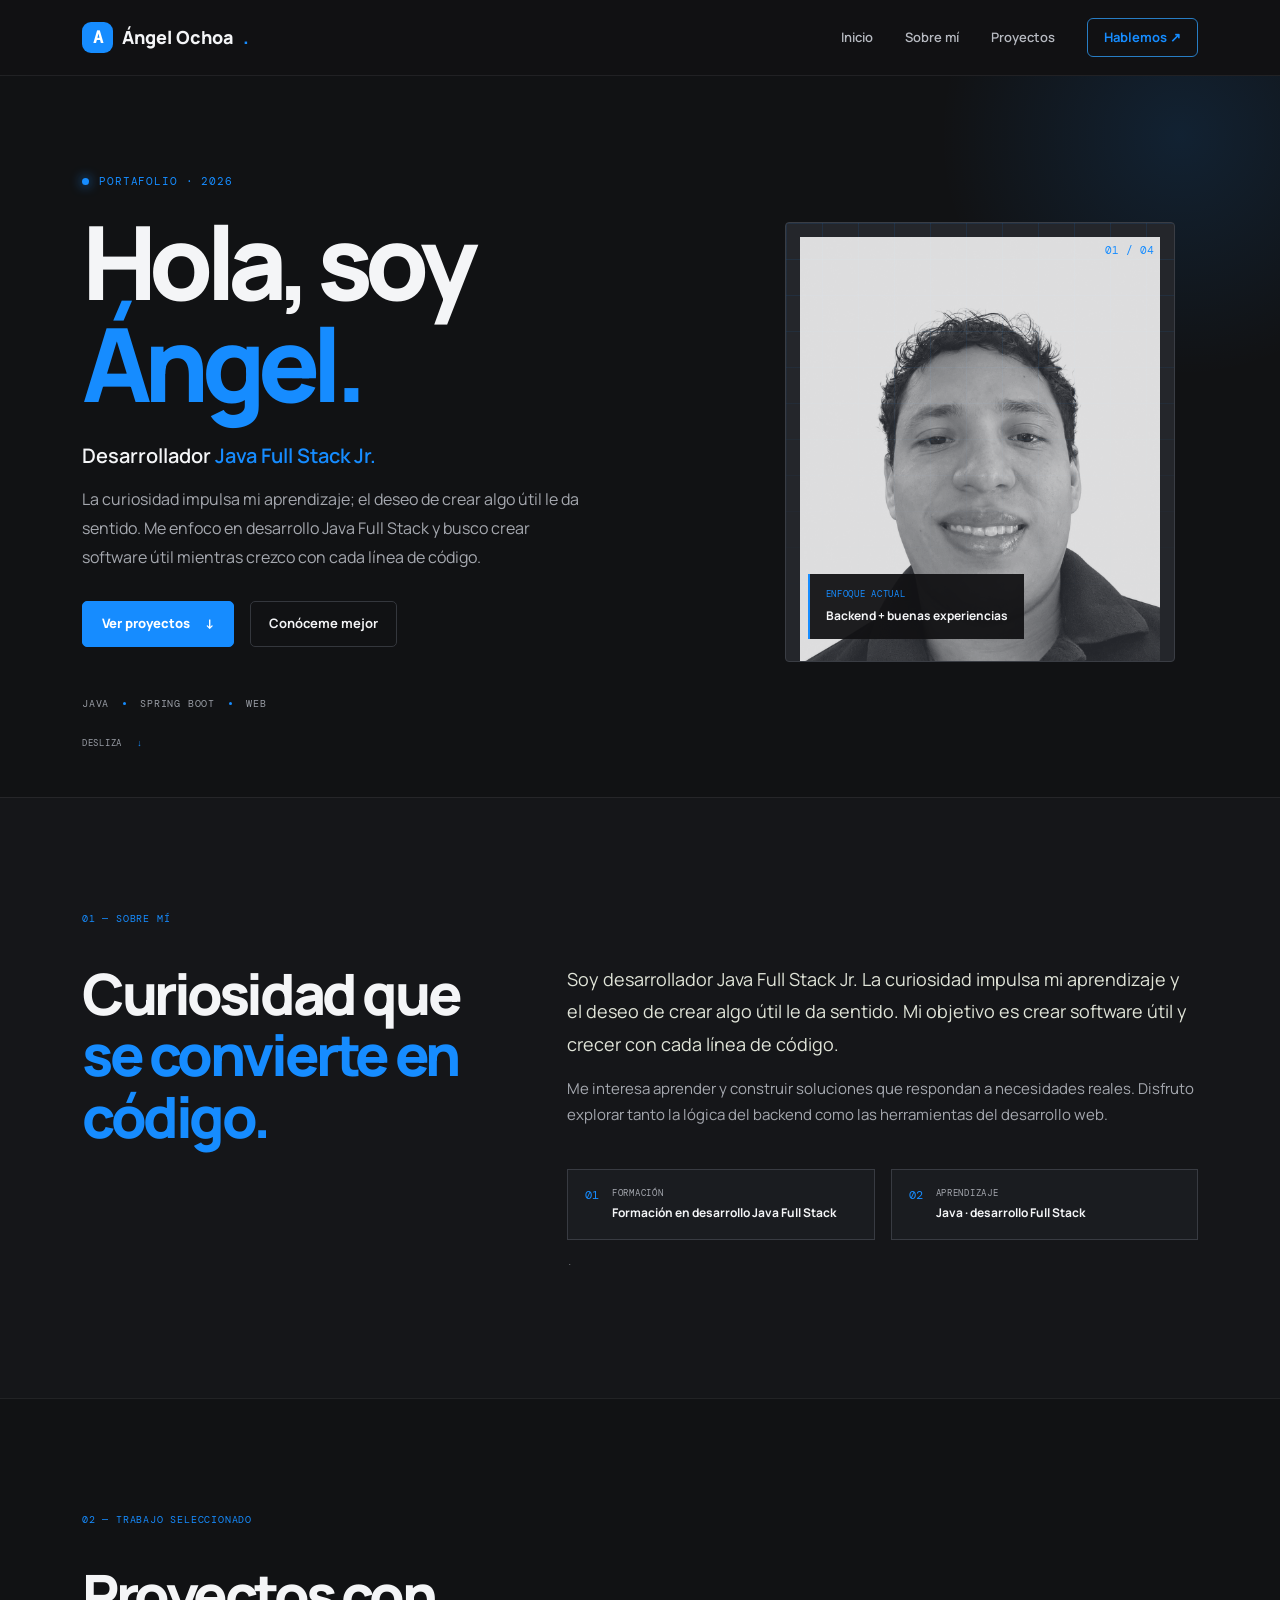
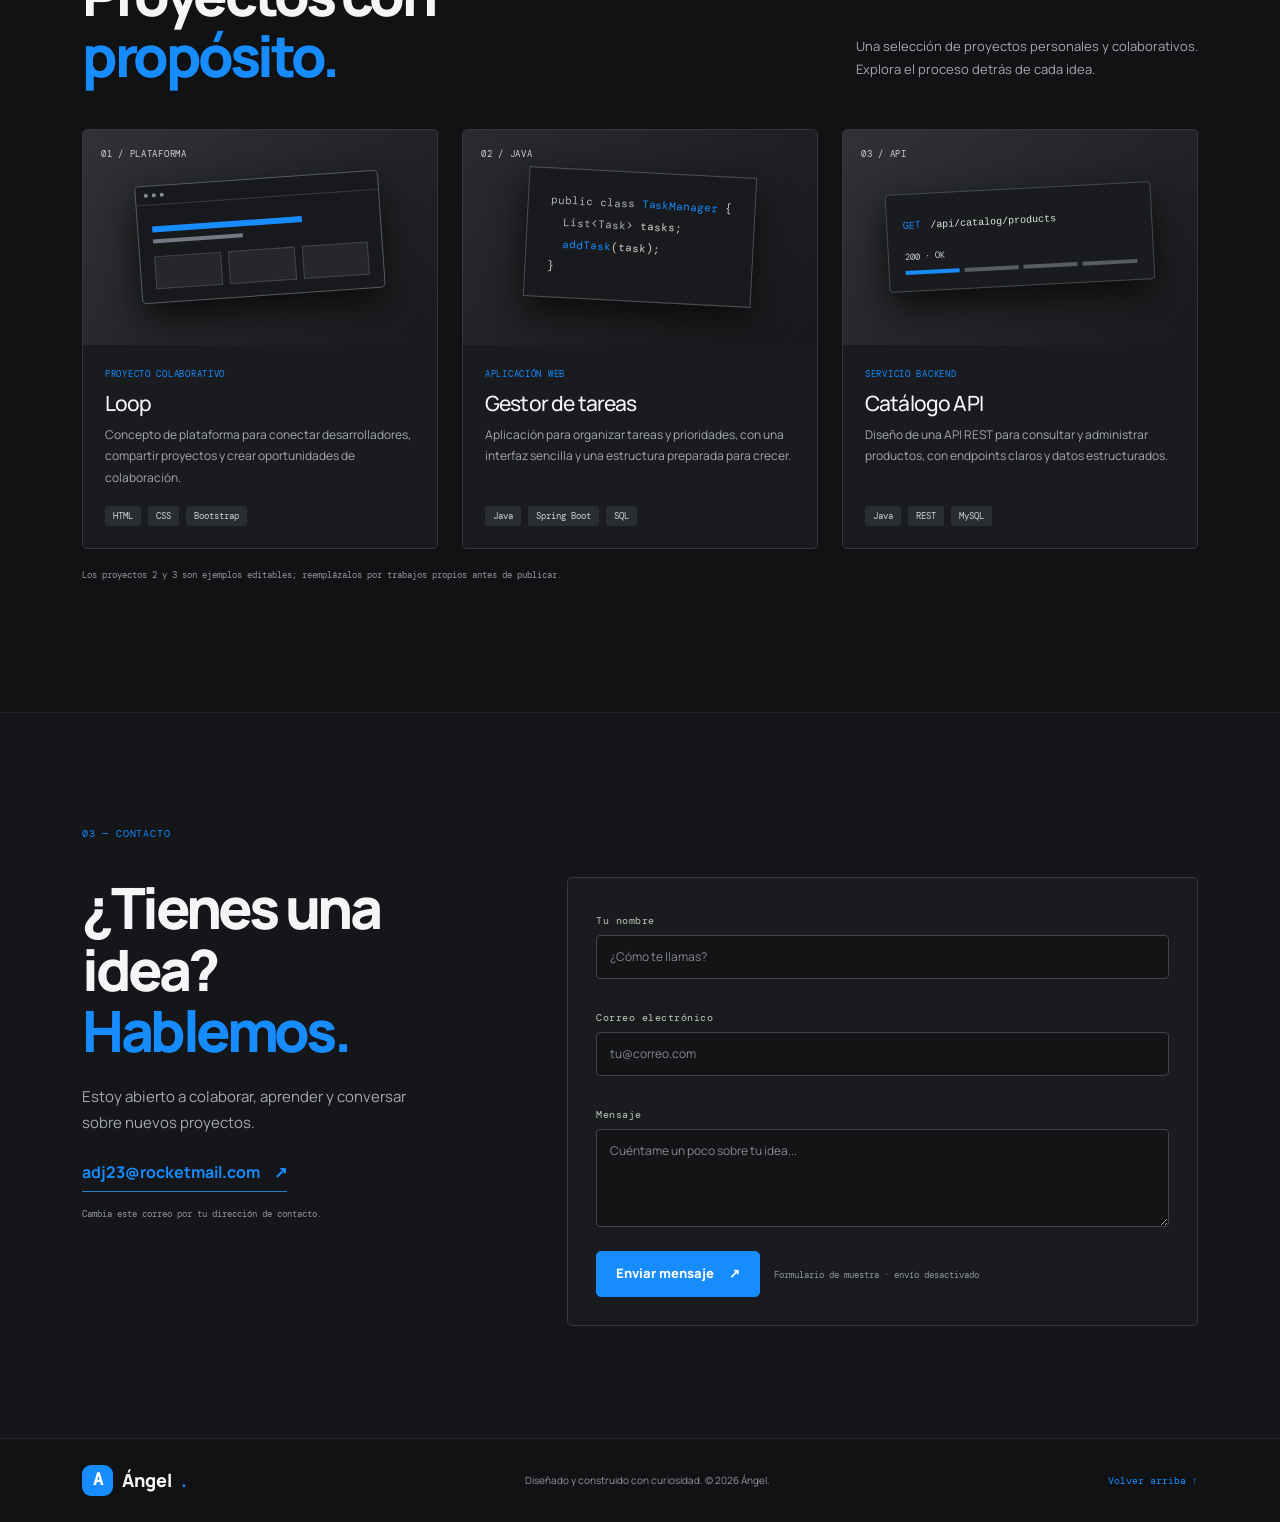
==== index.html @ b1a70cb0 "Agrega primera parte de Portfolio" ====
<!doctype html>
<!-- Documento principal del portafolio. -->
<html lang="es">
<head>
  <!-- Metadatos para idioma, vista móvil, descripción y título de la pestaña. -->
  <meta charset="utf-8">
  <meta name="viewport" content="width=device-width, initial-scale=1">
  <meta name="theme-color" content="#10130f">
  <meta name="description" content="Portafolio de Ángel Ochoa, desarrollador Java Full Stack Jr.">
  <title>Ángel Ochoa | Desarrollador Java Full Stack Jr.</title>
  <!-- Tipografías externas, Bootstrap y estilos propios del portafolio. -->
  <link rel="preconnect" href="https://fonts.googleapis.com">
  <link rel="preconnect" href="https://fonts.gstatic.com" crossorigin>
  <link href="https://fonts.googleapis.com/css2?family=DM+Mono:wght@400;500&family=Manrope:wght@400;500;600;700;800&display=swap" rel="stylesheet">
  <link href="https://cdn.jsdelivr.net/npm/bootstrap@5.3.8/dist/css/bootstrap.min.css" rel="stylesheet" integrity="sha384-sRIl4kxILFvY47J16cr9ZwB07vP4J8+LH7qKQnuqkuIAvNWLzeN8tE5YBujZqJLB" crossorigin="anonymous">
  <link rel="stylesheet" href="./CSS/portfolio.css">
</head>
<body>
  <!-- Navegación: marca, enlaces a secciones y menú colapsable en móvil. -->
  <nav class="navbar navbar-expand-lg navbar-dark site-nav sticky-top" aria-label="Navegación principal">
    <div class="container">
      <a class="navbar-brand" href="#inicio"><span class="brand-mark">A</span> Ángel Ochoa<span class="brand-dot">.</span></a>
      <button class="navbar-toggler" type="button" data-bs-toggle="collapse" data-bs-target="#portfolioNav" aria-controls="portfolioNav" aria-expanded="false" aria-label="Abrir menú"><span class="navbar-toggler-icon"></span></button>
      <div class="collapse navbar-collapse" id="portfolioNav">
        <div class="navbar-nav ms-auto align-items-lg-center gap-lg-3">
          <a class="nav-link" href="#inicio">Inicio</a><a class="nav-link" href="#sobre-mi">Sobre mí</a><a class="nav-link" href="#proyectos">Proyectos</a>
          <a class="btn btn-nav ms-lg-2" href="#contacto">Hablemos <span aria-hidden="true">↗</span></a>
        </div>
      </div>
    </div>
  </nav>

  <!-- Contenido principal del portafolio. -->
  <main>
    <!-- Inicio / hero: presentación, rol, introducción y retrato. -->
    <section class="hero-section" id="inicio">
      <div class="container hero-inner">
        <div class="row align-items-center g-5">
          <div class="col-lg-7">
            <p class="eyebrow"><span class="availability-dot"></span> PORTAFOLIO · 2026</p>
            <h1>Hola, soy<br><span class="accent-text">Ángel.</span></h1>
            <p class="hero-role">Desarrollador <span>Java Full Stack Jr.</span></p>
            <p class="hero-copy">La curiosidad impulsa mi aprendizaje; el deseo de crear algo útil le da sentido. Me enfoco en desarrollo Java Full Stack y busco crear software útil mientras crezco con cada línea de código.</p>
            <div class="d-flex flex-wrap gap-3 hero-actions"><a class="btn btn-accent" href="#proyectos">Ver proyectos <span aria-hidden="true">↓</span></a><a class="btn btn-quiet" href="#sobre-mi">Conóceme mejor</a></div>
            <div class="hero-meta"><span>JAVA</span><i></i><span>SPRING BOOT</span><i></i><span>WEB</span></div>
          </div>
          <div class="col-lg-5">
            <div class="portrait-frame">
              <div class="portrait-grid" aria-hidden="true"></div>
              <img src="./images/nosotros/angel.png" alt="Retrato de Ángel Ochoa" class="portrait-img">
              <div class="portrait-caption"><span class="caption-label">ENFOQUE ACTUAL</span><strong>Backend + buenas experiencias</strong></div>
              <span class="portrait-index">01 / 04</span>
            </div>
          </div>
        </div>
        <a href="#sobre-mi" class="scroll-cue" aria-label="Desplazarse a Sobre mí">DESLIZA <span>↓</span></a>
      </div>
    </section>

    <!-- Sobre mí: perfil, formación y áreas de aprendizaje. -->
    <section class="section about-section" id="sobre-mi">
      <div class="container">
        <div class="section-kicker">01 — SOBRE MÍ</div>
        <div class="row g-5 align-items-start">
          <div class="col-lg-5"><h2>Curiosidad que<br><span class="accent-text">se convierte en código.</span></h2></div>
          <div class="col-lg-7 about-copy">
            <p class="lead-copy">Soy desarrollador Java Full Stack Jr. La curiosidad impulsa mi aprendizaje y el deseo de crear algo útil le da sentido. Mi objetivo es crear software útil y crecer con cada línea de código.</p>
            <p>Me interesa aprender y construir soluciones que respondan a necesidades reales. Disfruto explorar tanto la lógica del backend como las herramientas del desarrollo web.</p>
            <div class="row g-3 mt-4">
              <div class="col-sm-6"><div class="info-card"><span class="info-icon">01</span><div><small>FORMACIÓN</small><strong>Formación en desarrollo Java Full Stack</strong></div></div></div>
              <div class="col-sm-6"><div class="info-card"><span class="info-icon">02</span><div><small>APRENDIZAJE</small><strong>Java · desarrollo Full Stack</strong></div></div></div>
            </div>
            <p class="small-note">.</p>
          </div>
        </div>
      </div>
    </section>

    <!-- Proyectos: tarjetas en una cuadrícula adaptable a cada pantalla. -->
    <section class="section projects-section" id="proyectos">
      <div class="container">
        <div class="section-kicker">02 — TRABAJO SELECCIONADO</div>
        <div class="d-flex flex-wrap justify-content-between align-items-end section-heading-row"><div><h2>Proyectos con<br><span class="accent-text">propósito.</span></h2></div><p class="section-intro">Una selección de proyectos personales y colaborativos.<br>Explora el proceso detrás de cada idea.</p></div>
        <div class="row g-4 project-grid">
          <!-- Tarjeta 1: proyecto colaborativo Loop. -->
          <div class="col-md-6 col-lg-4"><article class="project-card h-100"><div class="project-visual visual-one"><span class="visual-label">01 / PLATAFORMA</span><div class="mock-window"><div class="mock-top"><b></b><b></b><b></b></div><div class="mock-content"><span class="mock-line wide"></span><span class="mock-line"></span><div class="mock-blocks"><i></i><i></i><i></i></div></div></div></div><div class="project-body"><div class="project-type">PROYECTO COLABORATIVO</div><h3>Loop</h3><p>Concepto de plataforma para conectar desarrolladores, compartir proyectos y crear oportunidades de colaboración.</p><div class="tech-list"><span>HTML</span><span>CSS</span><span>Bootstrap</span></div></div></article></div>
          <!-- Tarjeta 2: ejemplo de aplicación Java, editable. -->
          <div class="col-md-6 col-lg-4"><article class="project-card h-100"><div class="project-visual visual-two"><span class="visual-label">02 / JAVA</span><div class="code-card"><span class="code-purple">public class</span> <span class="code-green">TaskManager</span> {<br>&nbsp;&nbsp;<span class="code-purple">List&lt;Task&gt;</span> tasks;<br>&nbsp;&nbsp;<span class="code-green">addTask</span>(task);<br>}</div></div><div class="project-body"><div class="project-type">APLICACIÓN WEB</div><h3>Gestor de tareas</h3><p>Aplicación para organizar tareas y prioridades, con una interfaz sencilla y una estructura preparada para crecer.</p><div class="tech-list"><span>Java</span><span>Spring Boot</span><span>SQL</span></div></div></article></div>
          <!-- Tarjeta 3: ejemplo de API REST, editable. -->
          <div class="col-md-6 col-lg-4"><article class="project-card h-100"><div class="project-visual visual-three"><span class="visual-label">03 / API</span><div class="api-card"><span class="api-method">GET</span><code>/api/catalog/products</code><span class="api-status">200 · OK</span><div class="api-bars"><i></i><i></i><i></i><i></i></div></div></div><div class="project-body"><div class="project-type">SERVICIO BACKEND</div><h3>Catálogo API</h3><p>Diseño de una API REST para consultar y administrar productos, con endpoints claros y datos estructurados.</p><div class="tech-list"><span>Java</span><span>REST</span><span>MySQL</span></div></div></article></div>
        </div>
        <p class="small-note projects-note">Los proyectos 2 y 3 son ejemplos editables; reemplázalos por trabajos propios antes de publicar.</p>
      </div>
    </section>

    <!-- Contacto: datos de muestra y formulario visual sin envío configurado. -->
    <section class="section contact-section" id="contacto">
      <div class="container">
        <div class="section-kicker">03 — CONTACTO</div>
        <div class="row g-5">
          <div class="col-lg-5"><h2>¿Tienes una idea?<br><span class="accent-text">Hablemos.</span></h2><p class="contact-copy">Estoy abierto a colaborar, aprender y conversar sobre nuevos proyectos.</p><a class="email-link" href="mailto:hola@ejemplo.com">adj23@rocketmail.com <span aria-hidden="true">↗</span></a><p class="small-note">Cambia este correo por tu dirección de contacto.</p></div>
          <div class="col-lg-7"><form class="contact-form"><div class="mb-4"><label for="name" class="form-label">Tu nombre</label><input class="form-control" id="name" name="nombre" type="text" placeholder="¿Cómo te llamas?" required></div><div class="mb-4"><label for="email" class="form-label">Correo electrónico</label><input class="form-control" id="email" name="correo" type="email" placeholder="tu@correo.com" required></div><div class="mb-4"><label for="message" class="form-label">Mensaje</label><textarea class="form-control" id="message" name="mensaje" rows="4" placeholder="Cuéntame un poco sobre tu idea..." required></textarea></div><button class="btn btn-accent" type="button">Enviar mensaje <span aria-hidden="true">↗</span></button><span class="form-note">Formulario de muestra · envío desactivado</span></form></div>
        </div>
      </div>
    </section>
  </main>

  <!-- Pie de página: marca, crédito, año actualizado por JavaScript y enlace superior. -->
  <footer class="site-footer"><div class="container d-flex flex-wrap justify-content-between align-items-center gap-3"><a class="navbar-brand" href="#inicio"><span class="brand-mark">A</span> Ángel<span class="brand-dot">.</span></a><p>Diseñado y construido con curiosidad. © <span id="year">2026</span> Ángel.</p><a href="#inicio" class="back-top">Volver arriba ↑</a></div></footer>
  <!-- Bootstrap habilita el botón de navegación móvil; el script siguiente actualiza el año. -->
  <script src="https://cdn.jsdelivr.net/npm/bootstrap@5.3.8/dist/js/bootstrap.bundle.min.js" integrity="sha384-FKyoEForCGlyvwx9Hj09JcYn3nv7wiPVlz7YYwJrWVcXK/BmnVDxM+D2scQbITxI" crossorigin="anonymous"></script>
  <script>document.getElementById('year').textContent = new Date().getFullYear();</script>
</body>
</html>
---- CSS/portfolio.css ----
/* 1. Variables de color y tipografía */
:root {
  --bg:#111214;
  --surface:#191b1f;
  --surface-2:#22252a;
  --text:#f4f5f7;
  --muted:#a5a8af;
  --line:#34373d;
  --accent:#168cff;
  --mono:"DM Mono",monospace;
  --sans:"Manrope",sans-serif
}
/* 2. Restablecimiento y estilos generales */
* {
  box-sizing:border-box
}
html {
  scroll-behavior:smooth;
  scroll-padding-top:84px
}
body {
  margin:0;
  background:var(--bg);
  color:var(--text);
  font-family:var(--sans);
  font-size:15px;
  line-height:1.75
}
a {
  color:inherit;
  text-decoration:none
}
/* 3. Barra de navegación y marca */
.site-nav {
  background:rgba(17,18,20,.94);
  backdrop-filter:blur(14px);
  border-bottom:1px solid rgba(255,255,255,.07);
  min-height:76px
}
.navbar-brand {
  display:inline-flex;
  align-items:center;
  gap:9px;
  color:var(--text);
  font-weight:800;
  font-size:18px
}
.navbar-brand:hover {
  color:var(--text)
}
.brand-mark {
  display:grid;
  place-items:center;
  width:31px;
  height:31px;
  background:var(--accent);
  color:#141811;
  font-family:var(--mono);
  font-size:17px;
  border-radius:9px
}
.brand-dot,.accent-text {
  color:var(--accent)
}
.navbar-nav .nav-link {
  color:#b8beaf;
  font-size:13px;
  font-weight:600;
  padding:12px 10px
}
.navbar-nav .nav-link:hover {
  color:var(--accent)
}
.btn-nav {
  border:1px solid #566246;
  color:var(--accent);
  font-size:13px;
  font-weight:700;
  padding:9px 16px;
  border-radius:6px
}
.btn-nav:hover {
  background:var(--accent);
  color:#141811
}
.navbar-toggler {
  border-color:#66705c
}
/* 4. Inicio: hero, presentación y retrato */
.hero-section {
  position:relative;
  min-height:680px;
  padding:96px 0 85px;
  overflow:hidden
}
.hero-section:before {
  content:"";
  position:absolute;
  width:500px;
  height:500px;
  right:-150px;
  top:-190px;
  border-radius:50%;
  background:radial-gradient(circle,rgba(198,243,106,.08),transparent 68%);
  pointer-events:none
}
.hero-inner {
  position:relative
}
.eyebrow,.section-kicker,.caption-label,.project-type,.visual-label,.hero-meta,.scroll-cue,.small-note,.form-note {
  font-family:var(--mono);
  letter-spacing:.08em
}
.eyebrow {
  display:flex;
  align-items:center;
  gap:10px;
  color:var(--accent);
  font-size:11px;
  margin:0 0 20px
}
.availability-dot {
  width:7px;
  height:7px;
  background:var(--accent);
  border-radius:50%;
  box-shadow:0 0 12px var(--accent)
}
h1,h2,h3,p {
  margin-top:0
}
h1 {
  font-size:clamp(58px,8vw,104px);
  font-weight:800;
  letter-spacing:-.075em;
  line-height:.99;
  margin-bottom:24px
}
.hero-role {
  font-size:20px;
  font-weight:600;
  margin-bottom:12px
}
.hero-role span {
  color:var(--accent)
}
.hero-copy {
  color:var(--muted);
  font-size:16px;
  max-width:510px;
  line-height:1.8
}
.hero-actions {
  margin-top:30px
}
.btn-accent {
  background:var(--accent);
  border:1px solid var(--accent);
  color:#13170e;
  border-radius:5px;
  font-weight:800;
  font-size:13px;
  padding:12px 19px
}
.btn-accent:hover {
  background:#d8ff8b;
  border-color:#d8ff8b;
  color:#13170e
}
.btn-accent span {
  margin-left:12px
}
.btn-quiet {
  border:1px solid var(--line);
  color:var(--text);
  border-radius:5px;
  padding:12px 18px;
  font-size:13px;
  font-weight:700
}
.btn-quiet:hover {
  border-color:var(--accent);
  color:var(--accent)
}
.hero-meta {
  display:flex;
  align-items:center;
  gap:14px;
  margin-top:48px;
  color:#7f8877;
  font-size:10px
}
.hero-meta i {
  width:3px;
  height:3px;
  background:var(--accent);
  border-radius:50%
}
.portrait-frame {
  position:relative;
  max-width:390px;
  margin:0 auto;
  height:440px;
  background:#252b21;
  border:1px solid #3a4335;
  border-radius:4px;
  overflow:hidden
}
.portrait-grid {
  position:absolute;
  inset:0;
  background-image:linear-gradient(rgba(198,243,106,.08) 1px,transparent 1px),linear-gradient(90deg,rgba(198,243,106,.08) 1px,transparent 1px);
  background-size:36px 36px;
  mask-image:linear-gradient(black,transparent 88%)
}
.portrait-img {
  position:absolute;
  inset:14px 14px 0;
  width:calc(100% - 28px);
  height:calc(100% - 14px);
  object-fit:cover;
  object-position:center 25%;
  filter:grayscale(100%);
  mix-blend-mode:screen;
  opacity:.85
}
.portrait-caption {
  position:absolute;
  left:22px;
  bottom:22px;
  padding:13px 16px;
  background:rgba(17,18,20,.94);
  border-left:2px solid var(--accent);
  display:flex;
  flex-direction:column;
  gap:2px
}
.caption-label {
  font-size:9px;
  color:var(--accent)
}
.portrait-caption strong {
  font-size:12px
}
.portrait-index {
  position:absolute;
  right:20px;
  top:20px;
  color:var(--accent);
  font:11px var(--mono)
}
.scroll-cue {
  position:absolute;
  left:12px;
  bottom:-39px;
  color:#8a9381;
  font-size:9px
}
.scroll-cue span {
  color:var(--accent);
  padding-left:9px
}
/* 5. Estilos compartidos de secciones y Sobre mí */
.section {
  padding:112px 0;
  border-top:1px solid rgba(255,255,255,.07)
}
.section-kicker {
  color:var(--accent);
  font-size:10px;
  margin-bottom:35px
}
.section h2 {
  font-size:clamp(35px,5vw,57px);
  letter-spacing:-.06em;
  font-weight:800;
  line-height:1.08
}
.about-section {
  background:#131711
}
.about-copy {
  color:var(--muted)
}
.about-copy .lead-copy {
  font-size:18px;
  line-height:1.8;
  color:#e0e4d8
}
.info-card {
  display:flex;
  align-items:flex-start;
  gap:13px;
  padding:17px;
  background:var(--surface);
  border:1px solid var(--line);
  height:100%
}
.info-icon {
  color:var(--accent);
  font:12px var(--mono)
}
.info-card div {
  display:flex;
  flex-direction:column;
  gap:5px
}
.info-card small {
  font:9px var(--mono);
  letter-spacing:.08em;
  color:#839077
}
.info-card strong {
  font-size:12px;
  color:var(--text);
  line-height:1.5
}
.small-note {
  font-size:9px;
  color:#818a78;
  letter-spacing:0;
  margin-top:15px
}
/* 6. Proyectos: cuadrícula y tarjetas */
.projects-section {
  background:var(--bg)
}
.section-heading-row {
  margin-bottom:42px
}
.section-heading-row h2 {
  margin:0
}
.section-intro {
  color:var(--muted);
  font-size:13px;
  margin:0 0 6px
}
.project-card {
  background:var(--surface);
  border:1px solid #2c3328;
  border-radius:5px;
  overflow:hidden;
  transition:transform .25s,border-color .25s
}
.project-card:hover {
  transform:translateY(-5px);
  border-color:#6a814b
}
.project-visual {
  height:215px;
  position:relative;
  display:grid;
  place-items:center;
  overflow:hidden
}
.visual-one {
  background:linear-gradient(135deg,#29321e,#171d16)
}
.visual-two {
  background:linear-gradient(135deg,#272136,#171720)
}
.visual-three {
  background:linear-gradient(135deg,#18302d,#151e1d)
}
.visual-label {
  position:absolute;
  top:17px;
  left:18px;
  color:#bbc5ae;
  font-size:9px
}
.mock-window {
  width:69%;
  height:118px;
  background:#11150f;
  border:1px solid #4b593b;
  border-radius:5px;
  box-shadow:0 15px 35px #0b0d0a;
  transform:rotate(-4deg)
}
.mock-top {
  height:19px;
  border-bottom:1px solid #30382b;
  display:flex;
  align-items:center;
  gap:4px;
  padding:0 8px
}
.mock-top b {
  width:4px;
  height:4px;
  border-radius:50%;
  background:#788864
}
.mock-content {
  padding:14px
}
.mock-line {
  display:block;
  width:42%;
  height:4px;
  background:#677656;
  margin-top:7px
}
.mock-line.wide {
  width:70%;
  height:6px;
  background:#bbec63
}
.mock-blocks {
  display:flex;
  gap:7px;
  margin-top:13px
}
.mock-blocks i {
  width:33%;
  height:33px;
  border:1px solid #394532;
  background:#1d2618
}
.code-card {
  font:11px/2 var(--mono);
  color:#d2d5c9;
  background:#14131a;
  border:1px solid #51436a;
  padding:20px 22px;
  box-shadow:0 15px 35px #0b0d0a;
  transform:rotate(3deg)
}
.code-purple {
  color:#bd91f8
}
.code-green {
  color:#c6f36a
}
.api-card {
  width:75%;
  padding:16px;
  background:#111a18;
  border:1px solid #3d625a;
  border-radius:4px;
  box-shadow:0 15px 35px #0b0d0a;
  transform:rotate(-3deg)
}
.api-method {
  font:10px var(--mono);
  color:#c6f36a;
  margin-right:9px
}
.api-card code {
  font-size:10px;
  color:#e0e8de
}
.api-status {
  display:block;
  font:9px var(--mono);
  color:#80cfa5;
  margin-top:14px
}
.api-bars {
  display:flex;
  gap:5px;
  margin-top:8px
}
.api-bars i {
  height:4px;
  background:#45685e;
  flex:1
}
.api-bars i:first-child {
  background:#c6f36a
}
.project-body {
  padding:22px
}
.project-type {
  font-size:9px;
  color:#92a281
}
.project-body h3 {
  font-size:21px;
  letter-spacing:-.04em;
  margin:8px 0
}
.project-body p {
  color:var(--muted);
  font-size:12px;
  line-height:1.8;
  min-height:66px
}
.tech-list {
  display:flex;
  flex-wrap:wrap;
  gap:7px
}
.tech-list span {
  color:#c6d0ba;
  background:#242b20;
  padding:4px 8px;
  border-radius:3px;
  font:9px var(--mono)
}
.projects-note {
  margin-top:19px
}
/* 7. Contacto: formulario y campos */
.contact-section {
  background:#131711
}
.contact-copy {
  color:var(--muted);
  max-width:330px;
  margin:22px 0
}
.email-link {
  display:inline-flex;
  gap:14px;
  align-items:center;
  color:var(--accent);
  font-size:16px;
  font-weight:700;
  border-bottom:1px solid #687a4f;
  padding-bottom:5px
}
.contact-form {
  padding:28px;
  background:var(--surface);
  border:1px solid var(--line);
  border-radius:5px
}
.form-label {
  font:10px var(--mono);
  letter-spacing:.05em;
  color:#c0c9b6
}
.form-control {
  color:var(--text);
  background:#11150f;
  border:1px solid #343d2e;
  border-radius:4px;
  padding:12px 13px;
  font-size:12px
}
.form-control::placeholder {
  color:#6c7567
}
.form-control:focus {
  color:var(--text);
  background:#11150f;
  border-color:#9abe55;
  box-shadow:0 0 0 .2rem rgba(198,243,106,.12)
}
textarea.form-control {
  resize:vertical
}
.form-note {
  margin-left:14px;
  color:#818a78;
  font-size:9px;
  letter-spacing:0
}
/* 8. Pie de página */
.site-footer {
  padding:26px 0;
  border-top:1px solid rgba(255,255,255,.07)
}
.site-footer p {
  font-size:10px;
  color:#818a78;
  margin:0
}
.back-top {
  font:10px var(--mono);
  color:var(--accent)
}
/* 9. Ajustes para tablet y navegación colapsada */
@media(max-width:991.98px) {
  .navbar-nav {
  padding:13px 0 18px;
  align-items:stretch!important
}
.navbar-nav .nav-link {
  padding:8px 0
}
.btn-nav {
  align-self:flex-start;
  margin-top:8px
}
.hero-section {
  padding:75px 0 85px
}
.portrait-frame {
  height:390px;
  max-width:340px
}
.scroll-cue {
  display:none
}

}
/* 10. Ajustes para teléfonos */
@media(max-width:575.98px) {
  .hero-section {
  padding:62px 0 70px
}
.hero-copy {
  font-size:14px
}
.portrait-frame {
  height:350px;
  max-width:100%
}
.section {
  padding:78px 0
}
.section-kicker {
  margin-bottom:25px
}
.section-heading-row {
  gap:15px
}
.section-intro br {
  display:none
}
.project-visual {
  height:195px
}
.project-body p {
  min-height:0
}
.contact-form {
  padding:20px
}
.form-note {
  display:block;
  margin:12px 0 0
}
.site-footer .container {
  justify-content:center!important;
  text-align:center
}
.site-footer p {
  width:100%;
  order:3
}

}


/* 11. Tema visual: azul eléctrico y escala de grises */
:root {
  --bg:#111214;
  --surface:#191b1f;
  --surface-2:#22252a;
  --text:#f4f5f7;
  --muted:#a5a8af;
  --line:#34373d;
  --accent:#168cff
}

.site-nav {
  background:rgba(17,18,20,.94)
}
.hero-section:before {
  background:radial-gradient(circle,rgba(22,140,255,.13),transparent 68%)
}

.availability-dot {
  background:var(--accent);
  box-shadow:0 0 12px var(--accent)
}

.hero-meta i {
  background:var(--accent)
}
.portrait-frame {
  background:#24262b;
  border-color:#3a3d44
}
.portrait-grid {
  background-image:linear-gradient(rgba(22,140,255,.11) 1px,transparent 1px),linear-gradient(90deg,rgba(22,140,255,.11) 1px,transparent 1px)
}

.portrait-img {
  filter:grayscale(100%);
  mix-blend-mode:screen
}
.portrait-caption {
  border-left-color:var(--accent)
}
.caption-label,.portrait-index,.scroll-cue span {
  color:var(--accent)
}

.about-section,.contact-section {
  background:#151619
}
.info-card {
  background:#1a1c20;
  border-color:#383b42
}
.info-card small {
  color:#a5a8af
}
.info-icon,.project-type {
  color:var(--accent)
}

.project-card {
  background:#191b1f;
  border-color:#34373d
}
.project-card:hover {
  border-color:var(--accent)
}
.visual-one {
  background:linear-gradient(135deg,#303238,#191a1d)
}
.visual-two {
  background:linear-gradient(135deg,#292b30,#17181b)
}
.visual-three {
  background:linear-gradient(135deg,#303238,#191a1d)
}

.mock-window {
  border-color:#555a63
}
.mock-top {
  border-bottom-color:#383b42
}
.mock-top b {
  background:#858a94
}
.mock-line {
  background:#747a84
}
.mock-line.wide {
  background:var(--accent)
}
.mock-blocks i {
  border-color:#41454d;
  background:#25272c
}

.code-card {
  border-color:#4a4d55
}
.code-purple {
  color:#aeb2bb
}
.code-green {
  color:var(--accent)
}
.api-card {
  background:#191b1f;
  border-color:#454a52
}
.api-method,.api-bars i:first-child {
  color:var(--accent);
  background:var(--accent)
}
.api-status {
  color:#c7cbd2
}
.api-bars i {
  background:#575c65
}

.tech-list span {
  color:#d0d3d9;
  background:#292c31
}
.email-link {
  color:var(--accent);
  border-bottom-color:#287dc4
}
.btn-quiet:hover,.navbar-nav .nav-link:hover {
  color:var(--accent)
}
.btn-nav {
  border-color:#287dc4;
  color:var(--accent)
}
.form-control:focus {
  border-color:var(--accent);
  box-shadow:0 0 0 .2rem rgba(22,140,255,.15)
}
.back-top {
  color:var(--accent)
}

.btn-accent:hover {
  background:#55aaff;
  border-color:#55aaff;
  color:#111214
}
.btn-accent {
  color:#fff
}
.brand-mark {
  color:#fff
}
.navbar-toggler {
  border-color:#62666d
}
.navbar-nav .nav-link {
  color:#b7bac1
}
.hero-meta {
  color:#999da5
}
.scroll-cue {
  color:#999da5
}
.section-kicker {
  color:var(--accent)
}
.visual-label {
  color:#d1d3d8
}
.mock-window {
  background:#17191c
}
.mock-line.wide {
  background:var(--accent)
}
.code-card {
  background:#191a1e
}
.api-method {
  background:transparent
}
.form-control {
  background:#131416;
  border-color:#41444a
}
.form-control:focus {
  background:#131416
}
.form-control::placeholder {
  color:#858991
}
.site-footer p,.small-note,.form-note {
  color:#92969e
}
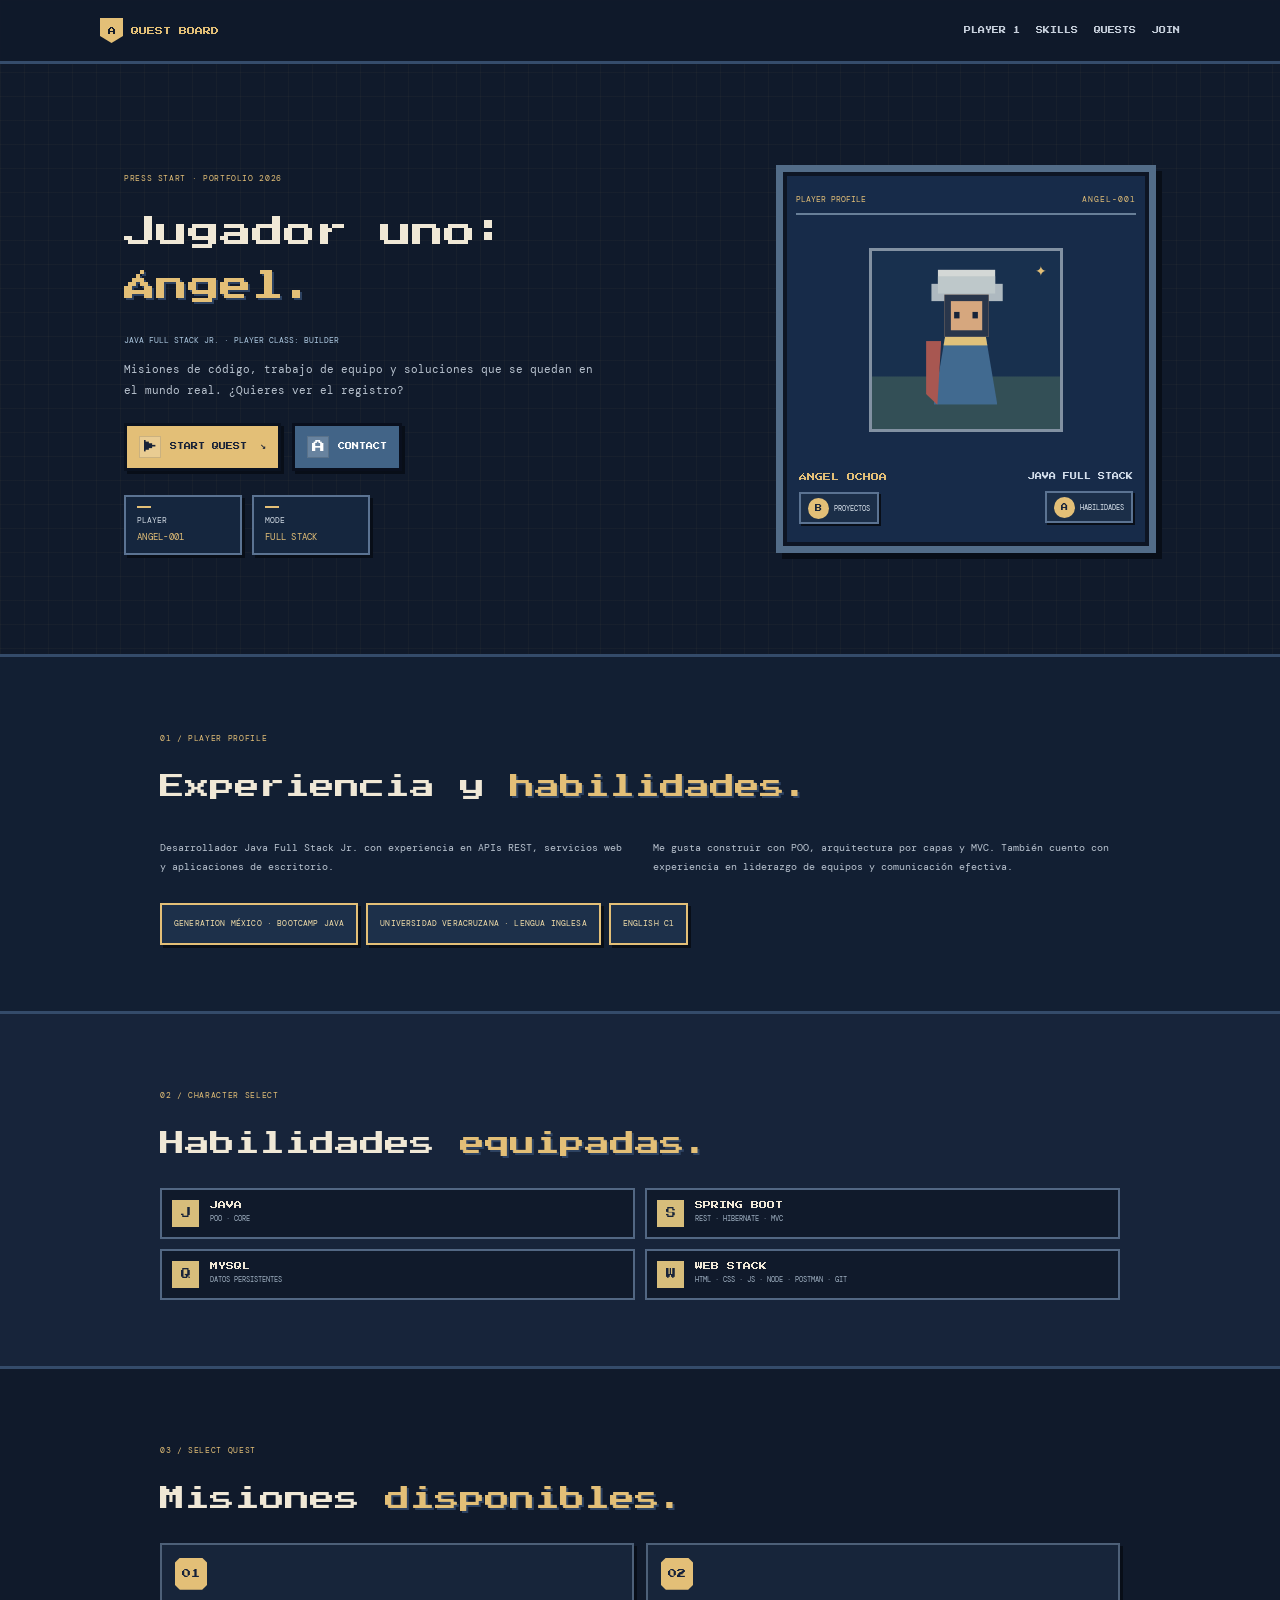
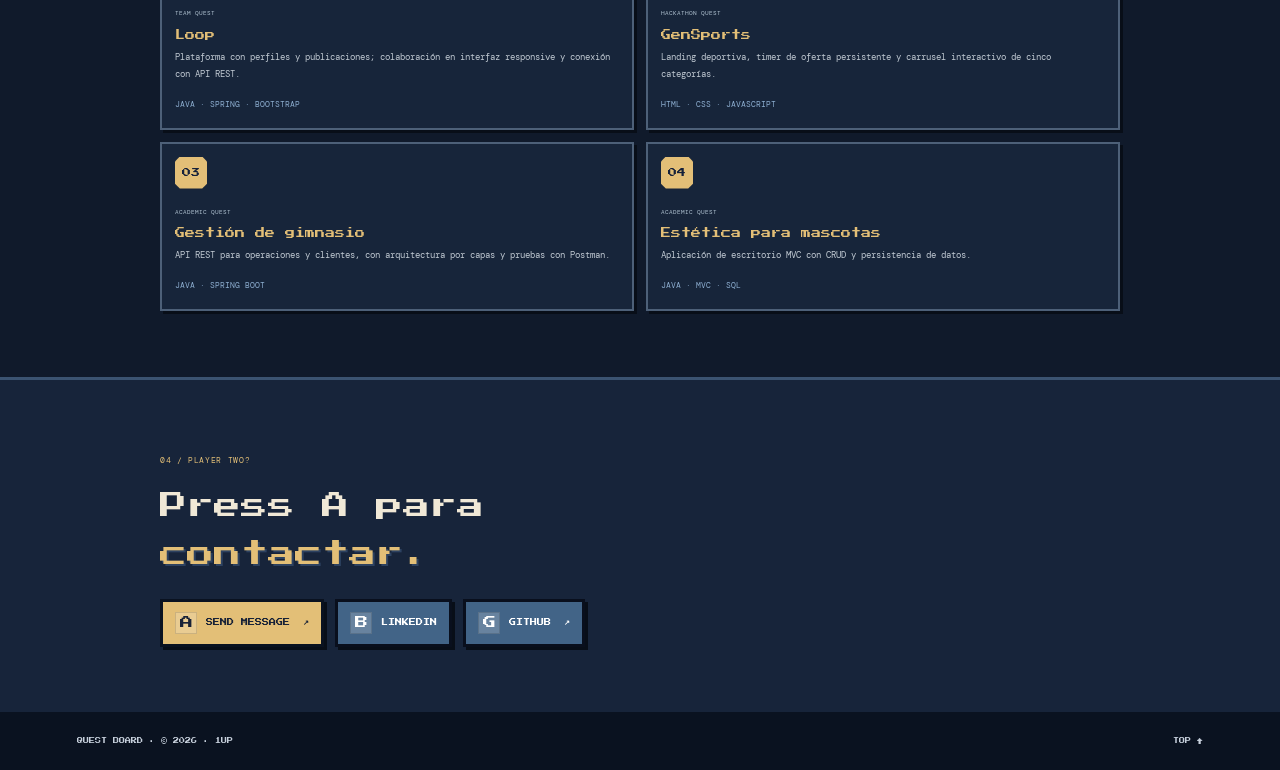
==== commit 980a6b0a: "Publicar portfolio Tablero de misiones" ====
--- a/index.html
+++ b/index.html
@@ -1,117 +1,116 @@
 <!doctype html>
-<!-- Documento principal del portafolio. -->
 <html lang="es">
+
 <head>
-  <!-- Metadatos para idioma, vista móvil, descripción y título de la pestaña. -->
-  <meta charset="utf-8">
-  <meta name="viewport" content="width=device-width, initial-scale=1">
-  <meta name="theme-color" content="#10130f">
-  <meta name="description" content="Portafolio de Ángel Ochoa, desarrollador Java Full Stack Jr.">
-  <title>Ángel Ochoa | Desarrollador Java Full Stack Jr.</title>
-  <!-- Tipografías externas, Bootstrap y estilos propios del portafolio. -->
-  <link rel="preconnect" href="https://fonts.googleapis.com">
-  <link rel="preconnect" href="https://fonts.gstatic.com" crossorigin>
-  <link href="https://fonts.googleapis.com/css2?family=DM+Mono:wght@400;500&family=Manrope:wght@400;500;600;700;800&display=swap" rel="stylesheet">
-  <link href="https://cdn.jsdelivr.net/npm/bootstrap@5.3.8/dist/css/bootstrap.min.css" rel="stylesheet" integrity="sha384-sRIl4kxILFvY47J16cr9ZwB07vP4J8+LH7qKQnuqkuIAvNWLzeN8tE5YBujZqJLB" crossorigin="anonymous">
-  <link rel="stylesheet" href="./CSS/portfolio.css">
+    <meta charset="utf-8">
+    <meta name="viewport" content="width=device-width, initial-scale=1">
+    <meta name="theme-color" content="#101a2b">
+    <title>Ángel — Tablero de misiones</title>
+    <link rel="preconnect" href="https://fonts.googleapis.com">
+    <link rel="preconnect" href="https://fonts.gstatic.com" crossorigin>
+    <link href="https://fonts.googleapis.com/css2?family=DM+Mono:wght@400;500&family=Press+Start+2P&display=swap"
+        rel="stylesheet">
+    <link rel="stylesheet" href="./CSS/pixel-gremio.css">
 </head>
-<body>
-  <!-- Navegación: marca, enlaces a secciones y menú colapsable en móvil. -->
-  <nav class="navbar navbar-expand-lg navbar-dark site-nav sticky-top" aria-label="Navegación principal">
-    <div class="container">
-      <a class="navbar-brand" href="#inicio"><span class="brand-mark">A</span> Ángel Ochoa<span class="brand-dot">.</span></a>
-      <button class="navbar-toggler" type="button" data-bs-toggle="collapse" data-bs-target="#portfolioNav" aria-controls="portfolioNav" aria-expanded="false" aria-label="Abrir menú"><span class="navbar-toggler-icon"></span></button>
-      <div class="collapse navbar-collapse" id="portfolioNav">
-        <div class="navbar-nav ms-auto align-items-lg-center gap-lg-3">
-          <a class="nav-link" href="#inicio">Inicio</a><a class="nav-link" href="#sobre-mi">Sobre mí</a><a class="nav-link" href="#proyectos">Proyectos</a>
-          <a class="btn btn-nav ms-lg-2" href="#contacto">Hablemos <span aria-hidden="true">↗</span></a>
-        </div>
-      </div>
-    </div>
-  </nav>
 
-  <!-- Contenido principal del portafolio. -->
-  <main>
-    <!-- Inicio / hero: presentación, rol, introducción y retrato. -->
-    <section class="hero-section" id="inicio">
-      <div class="container hero-inner">
-        <div class="row align-items-center g-5">
-          <div class="col-lg-7">
-            <p class="eyebrow"><span class="availability-dot"></span> PORTAFOLIO · 2026</p>
-            <h1>Hola, soy<br><span class="accent-text">Ángel.</span></h1>
-            <p class="hero-role">Desarrollador <span>Java Full Stack Jr.</span></p>
-            <p class="hero-copy">La curiosidad impulsa mi aprendizaje; el deseo de crear algo útil le da sentido. Me enfoco en desarrollo Java Full Stack y busco crear software útil mientras crezco con cada línea de código.</p>
-            <div class="d-flex flex-wrap gap-3 hero-actions"><a class="btn btn-accent" href="#proyectos">Ver proyectos <span aria-hidden="true">↓</span></a><a class="btn btn-quiet" href="#sobre-mi">Conóceme mejor</a></div>
-            <div class="hero-meta"><span>JAVA</span><i></i><span>SPRING BOOT</span><i></i><span>WEB</span></div>
-          </div>
-          <div class="col-lg-5">
-            <div class="portrait-frame">
-              <div class="portrait-grid" aria-hidden="true"></div>
-              <img src="./images/nosotros/angel.png" alt="Retrato de Ángel Ochoa" class="portrait-img">
-              <div class="portrait-caption"><span class="caption-label">ENFOQUE ACTUAL</span><strong>Backend + buenas experiencias</strong></div>
-              <span class="portrait-index">01 / 04</span>
+<body class="pixel-world board-world">
+    <header><a class="brand" href="#inicio"><span class="tiny-shield">A</span> QUEST BOARD</a>
+        <nav><a href="#perfil">PLAYER 1</a><a href="#habilidades">SKILLS</a><a href="#proyectos">QUESTS</a><a
+                href="#contacto">JOIN</a></nav>
+    </header>
+    <main>
+        <section class="hero board-hero" id="inicio">
+            <div class="hero-copy">
+                <p class="eyebrow">PRESS START · PORTFOLIO 2026</p>
+                <h1>Jugador uno:<br><em>Ángel.</em></h1>
+                <p class="role">JAVA FULL STACK JR. · PLAYER CLASS: BUILDER</p>
+                <p>Misiones de código, trabajo de equipo y soluciones que se quedan en el mundo real. ¿Quieres ver el
+                    registro?</p>
+                <div class="button-row"><a class="pixel-button gold-button" href="#proyectos"><span
+                            class="button-icon">▶</span> START QUEST <b>↘</b></a><a class="pixel-button blue-button"
+                        href="#contacto"><span class="button-icon">A</span> CONTACT</a></div>
+                <div class="quest-stats"><span>PLAYER <b>ANGEL-001</b></span><span>MODE <b>FULL STACK</b></span></div>
             </div>
-          </div>
-        </div>
-        <a href="#sobre-mi" class="scroll-cue" aria-label="Desplazarse a Sobre mí">DESLIZA <span>↓</span></a>
-      </div>
-    </section>
+            <div class="game-screen character-screen">
+                <div class="screen-top"><span>PLAYER PROFILE</span><span>ANGEL-001</span></div>
+                <div class="screen-avatar" role="img"
+                    aria-label="Retrato pixelado de Ángel, desarrollador Java Full Stack"><span class="pixel-spark"
+                        aria-hidden="true">✦</span>
+                    <div class="portrait-person" aria-hidden="true"><i class="portrait-hair"></i><i
+                            class="portrait-face"><b></b><em></em></i><i class="portrait-coat"></i><i
+                            class="portrait-cape"></i></div>
+                </div>
+                <div class="profile-controls">
+                    <div class="profile-control"><b class="player-name">ÁNGEL OCHOA</b><a
+                            href="#proyectos"><b>B</b><span>PROYECTOS</span></a></div>
+                    <div class="profile-control"><b class="player-role">JAVA FULL STACK</b><a
+                            href="#habilidades"><b>A</b><span>HABILIDADES</span></a></div>
+                </div>
+            </div>
+        </section>
+        <section class="content" id="perfil">
+            <p class="eyebrow">01 / PLAYER PROFILE</p>
+            <h2>Experiencia y <em>habilidades.</em></h2>
+            <div class="copy-grid">
+                <p>Desarrollador Java Full Stack Jr. con experiencia en APIs REST, servicios web y aplicaciones de
+                    escritorio.</p>
+                <p>Me gusta construir con POO, arquitectura por capas y MVC. También cuento con experiencia en liderazgo
+                    de equipos y comunicación efectiva.</p>
+            </div>
+            <div class="pixel-tags"><span>GENERATION MÉXICO · BOOTCAMP JAVA</span><span>UNIVERSIDAD VERACRUZANA · LENGUA
+                    INGLESA</span><span>ENGLISH C1</span></div>
+        </section>
+        <section class="content skills" id="habilidades">
+            <p class="eyebrow">02 / CHARACTER SELECT</p>
+            <h2>Habilidades <em>equipadas.</em></h2>
+            <div class="skill-grid">
+                <div><i>J</i><b>JAVA</b><small>POO · CORE</small></div>
+                <div><i>S</i><b>SPRING BOOT</b><small>REST · HIBERNATE · MVC</small></div>
+                <div><i>Q</i><b>MYSQL</b><small>DATOS PERSISTENTES</small></div>
+                <div><i>W</i><b>WEB STACK</b><small>HTML · CSS · JS · NODE · POSTMAN · GIT</small></div>
+            </div>
+        </section>
+        <section class="content projects" id="proyectos">
+            <p class="eyebrow">03 / SELECT QUEST</p>
+            <h2>Misiones <em>disponibles.</em></h2>
+            <div class="project-grid">
+                <article>
+                    <div class="project-icon">01</div><small>TEAM QUEST</small>
+                    <h3>Loop</h3>
+                    <p>Plataforma con perfiles y publicaciones; colaboración en interfaz responsive y conexión con API
+                        REST.</p><b>JAVA · SPRING · BOOTSTRAP</b>
+                </article>
+                <article>
+                    <div class="project-icon">02</div><small>HACKATHON QUEST</small>
+                    <h3>GenSports</h3>
+                    <p>Landing deportiva, timer de oferta persistente y carrusel interactivo de cinco categorías.</p>
+                    <b>HTML · CSS · JAVASCRIPT</b>
+                </article>
+                <article>
+                    <div class="project-icon">03</div><small>ACADEMIC QUEST</small>
+                    <h3>Gestión de gimnasio</h3>
+                    <p>API REST para operaciones y clientes, con arquitectura por capas y pruebas con Postman.</p>
+                    <b>JAVA · SPRING BOOT</b>
+                </article>
+                <article>
+                    <div class="project-icon">04</div><small>ACADEMIC QUEST</small>
+                    <h3>Estética para mascotas</h3>
+                    <p>Aplicación de escritorio MVC con CRUD y persistencia de datos.</p><b>JAVA · MVC · SQL</b>
+                </article>
+            </div>
+        </section>
+        <section class="contact" id="contacto">
+            <p class="eyebrow">04 / PLAYER TWO?</p>
+            <h2>Press A para<br><em>contactar.</em></h2>
+            <div class="button-row"><a class="pixel-button gold-button" href="mailto:2angelochoa3@gmail.com"><span
+                        class="button-icon">A</span> SEND MESSAGE <b>↗</b></a><a class="pixel-button blue-button"
+                    href="https://www.linkedin.com/in/angel-j-ochoa-dev/" target="_blank"
+                    rel="noopener noreferrer"><span class="button-icon">B</span> LINKEDIN</a><a
+                    class="pixel-button blue-button" href="https://github.com/iAJ23" target="_blank"
+                    rel="noopener noreferrer"><span class="button-icon">G</span> GITHUB <b>↗</b></a></div>
+        </section>
+    </main>
+    <footer><span>QUEST BOARD · © 2026 · 1UP</span><a href="#inicio">TOP ↑</a></footer>
+</body>
 
-    <!-- Sobre mí: perfil, formación y áreas de aprendizaje. -->
-    <section class="section about-section" id="sobre-mi">
-      <div class="container">
-        <div class="section-kicker">01 — SOBRE MÍ</div>
-        <div class="row g-5 align-items-start">
-          <div class="col-lg-5"><h2>Curiosidad que<br><span class="accent-text">se convierte en código.</span></h2></div>
-          <div class="col-lg-7 about-copy">
-            <p class="lead-copy">Soy desarrollador Java Full Stack Jr. La curiosidad impulsa mi aprendizaje y el deseo de crear algo útil le da sentido. Mi objetivo es crear software útil y crecer con cada línea de código.</p>
-            <p>Me interesa aprender y construir soluciones que respondan a necesidades reales. Disfruto explorar tanto la lógica del backend como las herramientas del desarrollo web.</p>
-            <div class="row g-3 mt-4">
-              <div class="col-sm-6"><div class="info-card"><span class="info-icon">01</span><div><small>FORMACIÓN</small><strong>Formación en desarrollo Java Full Stack</strong></div></div></div>
-              <div class="col-sm-6"><div class="info-card"><span class="info-icon">02</span><div><small>APRENDIZAJE</small><strong>Java · desarrollo Full Stack</strong></div></div></div>
-            </div>
-            <p class="small-note">.</p>
-          </div>
-        </div>
-      </div>
-    </section>
-
-    <!-- Proyectos: tarjetas en una cuadrícula adaptable a cada pantalla. -->
-    <section class="section projects-section" id="proyectos">
-      <div class="container">
-        <div class="section-kicker">02 — TRABAJO SELECCIONADO</div>
-        <div class="d-flex flex-wrap justify-content-between align-items-end section-heading-row"><div><h2>Proyectos con<br><span class="accent-text">propósito.</span></h2></div><p class="section-intro">Una selección de proyectos personales y colaborativos.<br>Explora el proceso detrás de cada idea.</p></div>
-        <div class="row g-4 project-grid">
-          <!-- Tarjeta 1: proyecto colaborativo Loop. -->
-          <div class="col-md-6 col-lg-4"><article class="project-card h-100"><div class="project-visual visual-one"><span class="visual-label">01 / PLATAFORMA</span><div class="mock-window"><div class="mock-top"><b></b><b></b><b></b></div><div class="mock-content"><span class="mock-line wide"></span><span class="mock-line"></span><div class="mock-blocks"><i></i><i></i><i></i></div></div></div></div><div class="project-body"><div class="project-type">PROYECTO COLABORATIVO</div><h3>Loop</h3><p>Concepto de plataforma para conectar desarrolladores, compartir proyectos y crear oportunidades de colaboración.</p><div class="tech-list"><span>HTML</span><span>CSS</span><span>Bootstrap</span></div></div></article></div>
-          <!-- Tarjeta 2: ejemplo de aplicación Java, editable. -->
-          <div class="col-md-6 col-lg-4"><article class="project-card h-100"><div class="project-visual visual-two"><span class="visual-label">02 / JAVA</span><div class="code-card"><span class="code-purple">public class</span> <span class="code-green">TaskManager</span> {<br>&nbsp;&nbsp;<span class="code-purple">List&lt;Task&gt;</span> tasks;<br>&nbsp;&nbsp;<span class="code-green">addTask</span>(task);<br>}</div></div><div class="project-body"><div class="project-type">APLICACIÓN WEB</div><h3>Gestor de tareas</h3><p>Aplicación para organizar tareas y prioridades, con una interfaz sencilla y una estructura preparada para crecer.</p><div class="tech-list"><span>Java</span><span>Spring Boot</span><span>SQL</span></div></div></article></div>
-          <!-- Tarjeta 3: ejemplo de API REST, editable. -->
-          <div class="col-md-6 col-lg-4"><article class="project-card h-100"><div class="project-visual visual-three"><span class="visual-label">03 / API</span><div class="api-card"><span class="api-method">GET</span><code>/api/catalog/products</code><span class="api-status">200 · OK</span><div class="api-bars"><i></i><i></i><i></i><i></i></div></div></div><div class="project-body"><div class="project-type">SERVICIO BACKEND</div><h3>Catálogo API</h3><p>Diseño de una API REST para consultar y administrar productos, con endpoints claros y datos estructurados.</p><div class="tech-list"><span>Java</span><span>REST</span><span>MySQL</span></div></div></article></div>
-        </div>
-        <p class="small-note projects-note">Los proyectos 2 y 3 son ejemplos editables; reemplázalos por trabajos propios antes de publicar.</p>
-      </div>
-    </section>
-
-    <!-- Contacto: datos de muestra y formulario visual sin envío configurado. -->
-    <section class="section contact-section" id="contacto">
-      <div class="container">
-        <div class="section-kicker">03 — CONTACTO</div>
-        <div class="row g-5">
-          <div class="col-lg-5"><h2>¿Tienes una idea?<br><span class="accent-text">Hablemos.</span></h2><p class="contact-copy">Estoy abierto a colaborar, aprender y conversar sobre nuevos proyectos.</p><a class="email-link" href="mailto:hola@ejemplo.com">adj23@rocketmail.com <span aria-hidden="true">↗</span></a><p class="small-note">Cambia este correo por tu dirección de contacto.</p></div>
-          <div class="col-lg-7"><form class="contact-form"><div class="mb-4"><label for="name" class="form-label">Tu nombre</label><input class="form-control" id="name" name="nombre" type="text" placeholder="¿Cómo te llamas?" required></div><div class="mb-4"><label for="email" class="form-label">Correo electrónico</label><input class="form-control" id="email" name="correo" type="email" placeholder="tu@correo.com" required></div><div class="mb-4"><label for="message" class="form-label">Mensaje</label><textarea class="form-control" id="message" name="mensaje" rows="4" placeholder="Cuéntame un poco sobre tu idea..." required></textarea></div><button class="btn btn-accent" type="button">Enviar mensaje <span aria-hidden="true">↗</span></button><span class="form-note">Formulario de muestra · envío desactivado</span></form></div>
-        </div>
-      </div>
-    </section>
-  </main>
-
-  <!-- Pie de página: marca, crédito, año actualizado por JavaScript y enlace superior. -->
-  <footer class="site-footer"><div class="container d-flex flex-wrap justify-content-between align-items-center gap-3"><a class="navbar-brand" href="#inicio"><span class="brand-mark">A</span> Ángel<span class="brand-dot">.</span></a><p>Diseñado y construido con curiosidad. © <span id="year">2026</span> Ángel.</p><a href="#inicio" class="back-top">Volver arriba ↑</a></div></footer>
-  <!-- Bootstrap habilita el botón de navegación móvil; el script siguiente actualiza el año. -->
-  <script src="https://cdn.jsdelivr.net/npm/bootstrap@5.3.8/dist/js/bootstrap.bundle.min.js" integrity="sha384-FKyoEForCGlyvwx9Hj09JcYn3nv7wiPVlz7YYwJrWVcXK/BmnVDxM+D2scQbITxI" crossorigin="anonymous"></script>
-  <script>document.getElementById('year').textContent = new Date().getFullYear();</script>
-</body>
-</html>
-
-
-
+</html>
--- a/CSS/pixel-gremio.css
+++ b/CSS/pixel-gremio.css
@@ -0,0 +1,1526 @@
+/* Gallery */
+.chooser {
+    --navy: #101a2b;
+    --gold: #e3bf77;
+    --cream: #f0e8d6;
+    background: #101a2b;
+    color: var(--cream);
+    min-height: 100vh
+}
+
+.chooser main {
+    max-width: 980px;
+    margin: auto;
+    padding: 76px 24px
+}
+
+.chooser .eyebrow,
+.chooser .note,
+.option small,
+.option strong {
+    font: 8px "DM Mono", monospace;
+    letter-spacing: .06em
+}
+
+.chooser .eyebrow {
+    color: #d4b76f
+}
+
+.chooser h1 {
+    font: clamp(20px, 4vw, 34px)/1.6 "Press Start 2P", monospace;
+    margin: 22px 0
+}
+
+.chooser h1 em {
+    font-style: normal;
+    color: #e3bf77
+}
+
+.chooser .intro {
+    max-width: 650px;
+    color: #b8c2d1;
+    font: 12px/1.8 "DM Mono", monospace;
+    margin-bottom: 30px
+}
+
+.options {
+    display: grid;
+    grid-template-columns: 1fr 1fr;
+    gap: 13px
+}
+
+.option {
+    display: grid;
+    grid-template-columns: 145px 1fr;
+    align-items: center;
+    gap: 15px;
+    background: #16243a;
+    color: #eee8d8;
+    text-decoration: none;
+    border: 1px solid #45516a;
+    padding: 11px;
+    transition: transform .2s, border-color .2s
+}
+
+.option:hover {
+    transform: translateY(-4px);
+    border-color: #e3bf77
+}
+
+.preview {
+    height: 135px;
+    position: relative;
+    display: grid;
+    place-items: center;
+    overflow: hidden
+}
+
+.preview span,
+.preview b {
+    position: absolute;
+    top: 8px;
+    font: 6px "DM Mono", monospace
+}
+
+.preview span {
+    left: 8px
+}
+
+.preview b {
+    right: 8px;
+    color: #e3bf77
+}
+
+.preview i {
+    font: 23px "Press Start 2P", monospace;
+    font-style: normal
+}
+
+.preview.route {
+    background: linear-gradient(#182d49 0 57%, #41604f 58%)
+}
+
+.preview.castle {
+    background: linear-gradient(#121d32 0 72%, #523f35 72%);
+    color: #e3bf77
+}
+
+.preview.quest {
+    background: #182641;
+    color: #e3bf77;
+    border: 4px solid #425b7a
+}
+
+.option small {
+    font-size: 6px;
+    color: #c4ad76
+}
+
+.option h2 {
+    font: 14px "Press Start 2P", monospace;
+    line-height: 1.7;
+    margin: 4px 0
+}
+
+.option p {
+    font: 9px/1.6 "DM Mono", monospace;
+    color: #b8c2d1;
+    margin: 0 0 8px
+}
+
+.option strong {
+    color: #e3bf77;
+    font-size: 7px
+}
+
+.option strong i {
+    font-style: normal;
+    margin-left: 5px;
+    color: #fff
+}
+
+/* Common 8-bit site layout */
+:root {
+    --navy: #101a2b;
+    --navy2: #172943;
+    --blue: #547da6;
+    --gold: #e3bf77;
+    --cream: #f0e8d6;
+    --muted: #b9c3cf;
+    --line: #42536b;
+    --pixel: "Press Start 2P", monospace;
+    --mono: "DM Mono", monospace
+}
+
+* {
+    box-sizing: border-box
+}
+
+html {
+    scroll-behavior: smooth;
+    scroll-padding-top: 68px
+}
+
+body.pixel-world {
+    margin: 0;
+    background: var(--navy);
+    color: var(--cream);
+    font: 12px/1.9 var(--mono);
+    background-image: linear-gradient(#e3bf7709 1px, transparent 1px), linear-gradient(90deg, #e3bf7709 1px, transparent 1px);
+    background-size: 24px 24px
+}
+
+a {
+    color: inherit;
+    text-decoration: none
+}
+
+header {
+    height: 64px;
+    position: sticky;
+    top: 0;
+    z-index: 5;
+    background: #101a2bf2;
+    border-bottom: 3px solid #354c6b;
+    display: flex;
+    align-items: center;
+    justify-content: space-between;
+    padding: 0 max(calc((100vw - 1080px)/2), 5vw);
+    backdrop-filter: blur(8px)
+}
+
+.brand {
+    display: flex;
+    align-items: center;
+    gap: 8px;
+    font: 8px var(--pixel);
+    color: var(--gold)
+}
+
+.tiny-shield {
+    width: 23px;
+    height: 25px;
+    display: grid;
+    place-items: center;
+    background: var(--gold);
+    color: var(--navy);
+    clip-path: polygon(0 0, 100% 0, 100% 72%, 50% 100%, 0 72%)
+}
+
+nav {
+    display: flex;
+    gap: 16px
+}
+
+nav a,
+footer {
+    font: 7px var(--pixel);
+    color: #c7d0dc
+}
+
+nav a:hover,
+footer a:hover {
+    color: var(--gold)
+}
+
+.hero {
+    max-width: 1080px;
+    min-height: 590px;
+    margin: auto;
+    padding: 68px 24px;
+    display: grid;
+    grid-template-columns: 1fr 440px;
+    align-items: center;
+    gap: 48px
+}
+
+.eyebrow,
+.role,
+.quest-stats,
+.scene-caption,
+.scene-coord,
+.level-label,
+.screen-top,
+.screen-buttons,
+.skill-grid small,
+.project-grid article>small,
+.project-grid article>b {
+    font-family: var(--mono)
+}
+
+.eyebrow {
+    font-size: 8px;
+    color: var(--gold);
+    letter-spacing: .08em
+}
+
+.hero h1,
+.content h2,
+.contact h2 {
+    font: clamp(20px, 3.1vw, 32px)/1.7 var(--pixel);
+    margin: 19px 0
+}
+
+.hero h1 em,
+.content h2 em,
+.contact h2 em {
+    font-style: normal;
+    color: var(--gold);
+    text-shadow: 2px 2px #2d4261
+}
+
+.role {
+    font-size: 8px;
+    color: #adc8e0
+}
+
+.hero-copy>p:not(.eyebrow, .role) {
+    max-width: 480px;
+    color: var(--muted);
+    font-size: 11px
+}
+
+.button-row {
+    display: flex;
+    flex-wrap: wrap;
+    gap: 11px;
+    margin-top: 22px
+}
+
+.pixel-button {
+    position: relative;
+    display: inline-flex;
+    align-items: center;
+    gap: 9px;
+    padding: 10px 12px;
+    font: 7px var(--pixel);
+    border: 3px solid #0a1220;
+    box-shadow: 3px 3px 0 #080e18;
+    transition: transform .12s, box-shadow .12s
+}
+
+.pixel-button:hover {
+    transform: translate(2px, 2px);
+    box-shadow: 1px 1px 0 #080e18
+}
+
+.gold-button {
+    background: var(--gold);
+    color: #182237
+}
+
+.blue-button {
+    background: #426487;
+    color: white;
+    border-color: #090f1d
+}
+
+.button-icon {
+    font: 13px var(--pixel);
+    display: grid;
+    place-items: center;
+    width: 22px;
+    height: 22px;
+    background: #fff3;
+    border: 1px solid #0002
+}
+
+.pixel-button>b {
+    margin-left: 4px
+}
+
+.quest-stats,
+.level-label {
+    margin-top: 30px;
+    display: flex;
+    flex-wrap: wrap;
+    gap: 16px;
+    color: #91a5ba;
+    font-size: 7px
+}
+
+.quest-stats span,
+.level-label {
+    display: flex;
+    align-items: center;
+    gap: 6px
+}
+
+.quest-stats b,
+.level-label b {
+    color: var(--gold);
+    font-weight: 400
+}
+
+.scene {
+    height: 365px;
+    position: relative;
+    overflow: hidden;
+    border: 5px solid #475e7d;
+    box-shadow: 6px 6px 0 #080e18;
+    background: linear-gradient(#152946 0 56%, #8192a0 57% 58%, #536f58 59% 100%);
+    image-rendering: pixelated
+}
+
+.sun-pixel {
+    position: absolute;
+    top: 44px;
+    right: 65px;
+    width: 40px;
+    height: 40px;
+    background: var(--gold);
+    box-shadow: 0 0 0 8px #e3bf7722, 0 0 25px #e3bf7744
+}
+
+.mountain {
+    position: absolute;
+    bottom: 28%;
+    width: 0;
+    height: 0;
+    border-left: 165px solid transparent;
+    border-right: 165px solid transparent;
+    border-bottom: 175px solid #536f82
+}
+
+.mountain.back {
+    left: -30px;
+    border-bottom-color: #69879a;
+    border-left-width: 145px;
+    border-right-width: 145px;
+    border-bottom-width: 135px
+}
+
+.mountain.front {
+    right: -70px;
+    border-bottom-color: #344f60
+}
+
+.road {
+    position: absolute;
+    bottom: 0;
+    left: 39%;
+    width: 170px;
+    height: 125px;
+    background: #b99a69;
+    clip-path: polygon(35% 0, 65% 0, 100% 100%, 0 100%)
+}
+
+.pixel-hero {
+    position: absolute;
+    z-index: 2;
+    bottom: 16%;
+    left: 49%;
+    width: 70px;
+    height: 112px
+}
+
+.pixel-hero i {
+    position: absolute;
+    display: block
+}
+
+.hat {
+    top: 0;
+    left: 10px;
+    width: 49px;
+    height: 17px;
+    background: #b8c4d0;
+    box-shadow: 0 -5px #b8c4d0, 8px -5px #b8c4d0
+}
+
+.face {
+    top: 16px;
+    left: 17px;
+    width: 36px;
+    height: 28px;
+    background: #d6ac82;
+    color: #19233a;
+    font: 9px var(--pixel);
+    letter-spacing: 4px;
+    text-align: center
+}
+
+.coat {
+    top: 44px;
+    left: 8px;
+    width: 52px;
+    height: 56px;
+    background: #436a89;
+    clip-path: polygon(20% 0, 80% 0, 100% 100%, 0 100%);
+    border-top: 6px solid #d7bd7b
+}
+
+.cape {
+    top: 48px;
+    left: 2px;
+    width: 15px;
+    height: 57px;
+    background: #a55b50;
+    clip-path: polygon(0 0, 100% 0, 60% 100%, 0 82%)
+}
+
+.scene-caption {
+    position: absolute;
+    z-index: 3;
+    bottom: 12px;
+    left: 12px;
+    background: #101a2be8;
+    border: 2px solid var(--gold);
+    padding: 7px 9px;
+    font-size: 6px;
+    color: #d8e1ea
+}
+
+.scene-caption b {
+    color: var(--gold)
+}
+
+.scene-coord {
+    position: absolute;
+    right: 11px;
+    top: 11px;
+    color: #d8e1ea;
+    font-size: 6px
+}
+
+.content {
+    padding: 66px max(calc((100vw - 960px)/2), 7vw);
+    border-top: 3px solid #344b6a;
+    background: #121f33
+}
+
+.content h2,
+.contact h2 {
+    font-size: clamp(18px, 2.7vw, 27px);
+    line-height: 1.75
+}
+
+.copy-grid {
+    display: grid;
+    grid-template-columns: 1fr 1fr;
+    gap: 25px;
+    color: var(--muted);
+    font-size: 10px
+}
+
+.pixel-tags {
+    display: flex;
+    flex-wrap: wrap;
+    gap: 8px;
+    margin-top: 17px
+}
+
+.pixel-tags span {
+    padding: 7px;
+    border: 2px solid #596985;
+    background: #101a2b;
+    color: var(--gold);
+    font-size: 6px
+}
+
+.skills {
+    background: #17243a
+}
+
+.skill-grid {
+    display: grid;
+    grid-template-columns: 1fr 1fr;
+    gap: 10px;
+    margin-top: 22px
+}
+
+.skill-grid>div {
+    display: grid;
+    grid-template-columns: 38px 1fr;
+    align-items: center;
+    border: 2px solid #526783;
+    background: #101a2b;
+    padding: 10px
+}
+
+.skill-grid i {
+    grid-row: span 2;
+    width: 27px;
+    height: 27px;
+    display: grid;
+    place-items: center;
+    background: #d7bd7b;
+    color: #18243a;
+    font: 10px var(--pixel);
+    font-style: normal
+}
+
+.skill-grid b {
+    font: 8px var(--pixel);
+    color: #f0e8d6
+}
+
+.skill-grid small {
+    font-size: 7px;
+    color: #9fb0c1
+}
+
+.projects {
+    background: #101a2b
+}
+
+.project-grid {
+    display: grid;
+    grid-template-columns: 1fr 1fr;
+    gap: 12px;
+    margin-top: 22px
+}
+
+.project-grid article {
+    padding: 13px;
+    border: 2px solid #4d6078;
+    background: #17253a;
+    box-shadow: 3px 3px 0 #080e18
+}
+
+.project-icon {
+    width: 32px;
+    height: 32px;
+    margin-bottom: 10px;
+    background: var(--gold);
+    color: #15213a;
+    display: grid;
+    place-items: center;
+    clip-path: polygon(15% 0, 85% 0, 100% 15%, 100% 85%, 85% 100%, 15% 100%, 0 85%, 0 15%);
+    font: 9px var(--pixel)
+}
+
+.project-grid article>small {
+    font-size: 6px;
+    color: #b6c8d7
+}
+
+.project-grid h3 {
+    font: 10px var(--pixel);
+    color: var(--gold);
+    margin: 7px 0
+}
+
+.project-grid p {
+    font-size: 9px;
+    color: #c1cad3
+}
+
+.project-grid article>b {
+    font-size: 6px;
+    color: #8daed0;
+    font-weight: 400
+}
+
+.contact {
+    padding: 65px max(calc((100vw - 960px)/2), 7vw);
+    border-top: 3px solid #3b5371;
+    background: #17243a
+}
+
+.contact h2 {
+    margin: 14px 0
+}
+
+.contact .social {
+    font: 7px var(--pixel);
+    color: #b9c8d6;
+    margin-left: 13px
+}
+
+footer {
+    min-height: 58px;
+    padding: 14px 6vw;
+    background: #0a1220;
+    display: flex;
+    align-items: center;
+    justify-content: space-between;
+    font-size: 6px
+}
+
+/* Ruta del aventurero */
+.route-world {
+    --blue: #547da6
+}
+
+.route-world .scene {
+    background: linear-gradient(#152946 0 56%, #849caa 57% 58%, #536f58 59%)
+}
+
+.route-world .hero {
+    grid-template-columns: 1fr 440px
+}
+
+/* Fortaleza pixelada */
+.fortress-world .hero {
+    grid-template-columns: 1fr 440px
+}
+
+.castle-scene {
+    height: 365px;
+    position: relative;
+    overflow: hidden;
+    border: 5px solid #475e7d;
+    box-shadow: 6px 6px 0 #080e18;
+    background: linear-gradient(#101a2b 0 67%, #334c50 68% 100%)
+}
+
+.castle-moon {
+    position: absolute;
+    right: 55px;
+    top: 34px;
+    width: 35px;
+    height: 35px;
+    background: var(--gold);
+    box-shadow: 0 0 0 8px #e3bf771c
+}
+
+.pixel-castle {
+    position: absolute;
+    left: 50%;
+    bottom: 17%;
+    transform: translateX(-50%);
+    width: 250px;
+    height: 205px;
+    background: #59728b;
+    box-shadow: inset 0 0 0 9px #344b66
+}
+
+.pixel-castle .keep {
+    position: absolute;
+    left: 78px;
+    top: 0;
+    width: 92px;
+    height: 205px;
+    background: #657e93
+}
+
+.pixel-castle .tower {
+    position: absolute;
+    top: 47px;
+    width: 62px;
+    height: 158px;
+    background: #536a82
+}
+
+.pixel-castle .tower.left {
+    left: -27px
+}
+
+.pixel-castle .tower.right {
+    right: -27px
+}
+
+.pixel-castle .tower:before {
+    content: "";
+    position: absolute;
+    top: -28px;
+    left: -5px;
+    width: 72px;
+    height: 29px;
+    background: repeating-linear-gradient(90deg, #a4b3bc 0 12px, transparent 12px 22px);
+    border-bottom: 7px solid #536a82
+}
+
+.pixel-castle .keep:before {
+    content: "";
+    position: absolute;
+    top: -35px;
+    left: 14px;
+    width: 64px;
+    height: 35px;
+    background: repeating-linear-gradient(90deg, #c2c9c5 0 13px, transparent 13px 25px);
+    border-bottom: 7px solid #657e93
+}
+
+.pixel-castle .gate {
+    position: absolute;
+    bottom: 0;
+    left: 91px;
+    width: 67px;
+    height: 91px;
+    background: #18243a;
+    border: 7px solid #c4a661;
+    border-bottom: 0;
+    border-radius: 30px 30px 0 0
+}
+
+.pixel-castle .flag {
+    position: absolute;
+    top: -33px;
+    left: 113px;
+    width: 34px;
+    height: 28px;
+    background: var(--gold);
+    color: #24324b;
+    text-align: center;
+    font: 12px var(--pixel);
+    font-style: normal;
+    clip-path: polygon(0 0, 100% 0, 75% 50%, 100% 100%, 0 100%)
+}
+
+.castle-ground {
+    position: absolute;
+    bottom: 0;
+    height: 17%;
+    width: 100%;
+    background: repeating-linear-gradient(90deg, #304a49 0 25px, #405b51 25px 48px)
+}
+
+.castle-plaque {
+    position: absolute;
+    left: 12px;
+    bottom: 12px;
+    padding: 7px;
+    background: #101a2be8;
+    border: 2px solid var(--gold);
+    font: 6px/1.8 var(--mono)
+}
+
+.castle-plaque b {
+    color: var(--gold)
+}
+
+.fortress-world .hero-copy>p:not(.eyebrow, .role) {
+    max-width: 450px
+}
+
+.fortress-world .level-label {
+    font-size: 7px
+}
+
+/* Selector de misiones / consola */
+.board-world .hero {
+    grid-template-columns: 1fr 380px
+}
+
+.game-screen {
+    height: 360px;
+    padding: 13px;
+    position: relative;
+    background: #172b49;
+    border: 7px solid #526c88;
+    box-shadow: inset 0 0 0 4px #0d1524, 6px 6px 0 #080e18
+}
+
+.screen-top {
+    height: 25px;
+    border-bottom: 2px solid #687f98;
+    display: flex;
+    justify-content: space-between;
+    font: 6px var(--mono);
+    color: var(--gold)
+}
+
+.screen-top span:last-child {
+    letter-spacing: 5px
+}
+
+.screen-avatar {
+    position: absolute;
+    left: 50%;
+    top: 45%;
+    transform: translate(-50%, -50%);
+    width: 170px;
+    height: 165px;
+    background: linear-gradient(135deg, #2d4262, #1a2942);
+    border: 3px solid #8291a2;
+    display: grid;
+    place-items: center
+}
+
+.pixel-spark {
+    position: absolute;
+    right: 13px;
+    top: 11px;
+    color: var(--gold);
+    font: 14px var(--pixel)
+}
+
+.pixel-face {
+    position: relative;
+    width: 69px;
+    height: 80px;
+    background: #d0a37c;
+    border: 7px solid #29364b;
+    box-shadow: 0 -19px 0 -2px #bbc2c1
+}
+
+.pixel-face:before {
+    content: "";
+    position: absolute;
+    left: -12px;
+    top: -19px;
+    width: 69px;
+    height: 18px;
+    background: #c1c8c6;
+    box-shadow: 8px -8px #c1c8c6, -7px -8px #c1c8c6
+}
+
+.pixel-face i,
+.pixel-face b {
+    position: absolute;
+    top: 26px;
+    left: 8px;
+    width: 7px;
+    height: 8px;
+    background: #17243a
+}
+
+.pixel-face b {
+    left: 39px
+}
+
+.pixel-face em {
+    position: absolute;
+    top: 49px;
+    left: 22px;
+    width: 12px;
+    height: 5px;
+    background: #9e6654
+}
+
+.screen-dialog {
+    position: absolute;
+    bottom: 49px;
+    left: 12px;
+    right: 12px;
+    background: #e9e5cf;
+    color: #1b2941;
+    border: 3px solid #18243a;
+    padding: 9px;
+    font: 7px/1.8 var(--mono)
+}
+
+.screen-dialog span {
+    float: right;
+    color: #bf8e32
+}
+
+.screen-buttons {
+    position: absolute;
+    bottom: 12px;
+    left: 15px;
+    right: 15px;
+    display: flex;
+    justify-content: space-between;
+    font: 6px var(--mono);
+    color: #c1ccda
+}
+
+.screen-buttons b {
+    display: inline-grid;
+    place-items: center;
+    width: 20px;
+    height: 20px;
+    border-radius: 50%;
+    background: #d9ba73;
+    color: #18243a;
+    font: 7px var(--pixel);
+    margin-right: 4px
+}
+
+.board-world .quest-stats {
+    font-size: 6px
+}
+
+.board-world .content h2 {
+    font-size: clamp(17px, 2.5vw, 25px)
+}
+
+@media(max-width:760px) {
+    header {
+        padding: 0 4vw
+    }
+
+    nav {
+        gap: 9px
+    }
+
+    .hero {
+        grid-template-columns: 1fr 330px;
+        gap: 25px;
+        padding: 55px 5vw
+    }
+
+    .scene,
+    .castle-scene {
+        height: 320px
+    }
+
+    .content,
+    .contact {
+        padding: 58px 6vw
+    }
+}
+
+@media(max-width:600px) {
+    header {
+        height: 57px
+    }
+
+    .brand {
+        font-size: 6px
+    }
+
+    nav {
+        gap: 6px
+    }
+
+    nav a {
+        font-size: 5px
+    }
+
+    .hero {
+        display: flex;
+        flex-direction: column;
+        align-items: stretch;
+        padding: 48px 7vw;
+        gap: 28px
+    }
+
+    .hero h1 {
+        font-size: 22px
+    }
+
+    .scene,
+    .castle-scene {
+        height: 300px
+    }
+
+    .game-screen {
+        height: 330px;
+        max-width: 370px;
+        width: 100%;
+        align-self: center
+    }
+
+    .copy-grid {
+        grid-template-columns: 1fr;
+        gap: 8px
+    }
+
+    .content h2,
+    .contact h2 {
+        font-size: 18px
+    }
+
+    .skill-grid,
+    .project-grid {
+        grid-template-columns: 1fr
+    }
+
+    .quest-stats {
+        gap: 9px
+    }
+
+    .pixel-tags span {
+        font-size: 5px
+    }
+
+    .chooser main {
+        padding: 50px 7vw
+    }
+
+    .options {
+        grid-template-columns: 1fr
+    }
+
+    .option {
+        grid-template-columns: 112px 1fr;
+        gap: 11px;
+        padding: 9px
+    }
+
+    .preview {
+        height: 120px
+    }
+
+    .option h2 {
+        font-size: 11px
+    }
+
+    .option p {
+        font-size: 8px
+    }
+
+    footer {
+        flex-wrap: wrap;
+        justify-content: center;
+        gap: 8px;
+        text-align: center
+    }
+
+    footer span {
+        width: 100%
+    }
+}
+
+@media(prefers-reduced-motion:reduce) {
+    html {
+        scroll-behavior: auto
+    }
+
+    *,
+    *:before,
+    *:after {
+        transition: none !important
+    }
+}
+
+.character-screen .screen-top span:last-child {
+    letter-spacing: 1px;
+    color: var(--gold)
+}
+
+.character-screen .screen-avatar {
+    width: 180px;
+    height: 166px;
+    background: linear-gradient(#18304e 0 70%, #334f56 71%);
+    border-color: #8291a2
+}
+
+.portrait-person {
+    position: relative;
+    width: 76px;
+    height: 130px
+}
+
+.portrait-person i {
+    position: absolute;
+    display: block
+}
+
+.portrait-hair {
+    left: 12px;
+    top: 6px;
+    width: 53px;
+    height: 16px;
+    background: #bec8ca;
+    box-shadow: -6px 7px #aeb9c0, 7px 7px #aeb9c0, 0 -6px #d4d8d6
+}
+
+.portrait-face {
+    left: 18px;
+    top: 23px;
+    width: 41px;
+    height: 39px;
+    background: #d6a77e;
+    border: 6px solid #29364b
+}
+
+.portrait-face b,
+.portrait-face em {
+    position: absolute;
+    top: 10px;
+    left: 3px;
+    width: 5px;
+    height: 6px;
+    background: #17243a
+}
+
+.portrait-face em {
+    left: 20px
+}
+
+.portrait-coat {
+    left: 8px;
+    top: 62px;
+    width: 59px;
+    height: 63px;
+    background: #416a90;
+    clip-path: polygon(18% 0, 82% 0, 100% 100%, 0 100%);
+    border-top: 8px solid #dfc17a
+}
+
+.portrait-cape {
+    left: 1px;
+    top: 66px;
+    width: 14px;
+    height: 59px;
+    background: #a85751;
+    clip-path: polygon(0 0, 100% 0, 75% 100%, 0 83%)
+}
+
+.character-data {
+    position: absolute;
+    left: 19px;
+    right: 19px;
+    bottom: 43px;
+    display: flex;
+    justify-content: space-between;
+    gap: 5px;
+    align-items: center;
+    border-top: 1px solid #647991;
+    padding: 6px 2px 0;
+    font: 6px var(--mono);
+    color: #c8d4e1
+}
+
+.character-data b {
+    font-weight: 500;
+    color: var(--gold)
+}
+
+.screen-buttons a {
+    display: flex;
+    align-items: center;
+    color: #c1ccda;
+    text-decoration: none
+}
+
+.screen-buttons a:hover {
+    color: var(--gold)
+}
+
+.pixel-tags span {
+    display: inline-flex;
+    align-items: center;
+    min-height: 42px;
+    padding: 10px 12px;
+    border: 2px solid var(--gold);
+    background: #1d304a;
+    color: #f4dfaa;
+    box-shadow: 3px 3px 0 #080e18;
+    font-size: 8px;
+    line-height: 1.65;
+    letter-spacing: .02em
+}
+
+.pixel-tags span:hover {
+    background: #29466a;
+    color: #fff2c9
+}
+
+@media(max-width:600px) {
+    .pixel-tags span {
+        min-height: 40px;
+        padding: 10px 11px;
+        font-size: 7px
+    }
+}
+
+.board-world .quest-stats {
+    gap: 10px;
+    margin-top: 24px
+}
+
+.board-world .quest-stats span {
+    display: flex;
+    flex-direction: column;
+    align-items: flex-start;
+    gap: 5px;
+    min-width: 118px;
+    padding: 9px 11px;
+    border: 2px solid #5b7392;
+    background: #15263e;
+    box-shadow: 3px 3px 0 #080e18;
+    color: #d0d9e3;
+    font-size: 8px;
+    line-height: 1.5
+}
+
+.board-world .quest-stats b {
+    font-size: 9px;
+    color: var(--gold);
+    letter-spacing: .03em
+}
+
+.board-world .quest-stats span:before {
+    content: "";
+    width: 14px;
+    height: 2px;
+    background: var(--gold);
+    margin-bottom: 1px
+}
+
+@media(max-width:600px) {
+    .board-world .quest-stats {
+        gap: 8px
+    }
+
+    .board-world .quest-stats span {
+        min-width: 110px;
+        padding: 8px 9px;
+        font-size: 7px
+    }
+
+    .board-world .quest-stats b {
+        font-size: 8px
+    }
+}
+
+.board-world .project-grid article>b {
+    font-size: 8px
+}
+
+@media(max-width:600px) {
+    .board-world .project-grid article>b {
+        font-size: 7px
+    }
+}
+
+.character-screen .screen-top {
+    height: 30px;
+    align-items: center;
+    font-size: 8px
+}
+
+.character-screen .screen-buttons {
+    gap: 12px;
+    font-size: 7px
+}
+
+.character-screen .screen-buttons b {
+    width: 24px;
+    height: 24px;
+    font-size: 8px
+}
+
+@media(max-width:600px) {
+    .character-screen .screen-top {
+        font-size: 7px
+    }
+
+    .character-screen .screen-buttons {
+        font-size: 6px;
+        gap: 7px
+    }
+
+    .character-screen .screen-buttons b {
+        width: 22px;
+        height: 22px;
+        font-size: 7px
+    }
+}
+
+.character-screen {
+    height: 388px
+}
+
+.character-screen .screen-avatar {
+    width: 194px;
+    height: 184px
+}
+
+.portrait-person {
+    transform: scale(1.08)
+}
+
+.character-data {
+    bottom: 47px;
+    font-size: 7px;
+    gap: 8px;
+    padding: 7px 3px 0
+}
+
+.character-data span {
+    white-space: nowrap
+}
+
+.character-screen .screen-buttons {
+    justify-content: space-around;
+    gap: 14px
+}
+
+.character-screen .screen-buttons a {
+    gap: 5px
+}
+
+@media(max-width:600px) {
+    .character-screen {
+        height: 354px
+    }
+
+    .character-screen .screen-avatar {
+        width: 178px;
+        height: 170px
+    }
+
+    .character-data {
+        bottom: 45px;
+        font-size: 6px;
+        gap: 5px
+    }
+
+    .portrait-person {
+        transform: scale(1.03)
+    }
+
+    .character-screen .screen-buttons {
+        gap: 8px
+    }
+}
+
+.profile-controls {
+    position: absolute;
+    left: 16px;
+    right: 16px;
+    bottom: 12px;
+    display: grid;
+    grid-template-columns: 1fr 1fr;
+    gap: 12px
+}
+
+.profile-control {
+    display: flex;
+    flex-direction: column;
+    align-items: flex-start;
+    gap: 6px;
+    min-width: 0
+}
+
+.profile-control:last-child {
+    align-items: flex-end;
+    text-align: right
+}
+
+.player-name,
+.player-role {
+    display: block;
+    white-space: nowrap;
+    color: var(--gold);
+    font: 7px var(--pixel)
+}
+
+.player-role {
+    font-size: 6px;
+    color: #d2ddea
+}
+
+.profile-control>a {
+    display: inline-flex;
+    align-items: center;
+    gap: 5px;
+    min-height: 30px;
+    padding: 2px 7px;
+    border: 2px solid #8c7954;
+    background: #1b2e48;
+    color: #dce5ee;
+    font: 6px var(--mono);
+    text-decoration: none;
+    box-shadow: 2px 2px #080e18
+}
+
+.profile-control>a:hover {
+    background: #284669;
+    color: #fff0c0
+}
+
+.profile-control>a b {
+    display: grid;
+    place-items: center;
+    width: 21px;
+    height: 21px;
+    border-radius: 50%;
+    background: var(--gold);
+    color: #18243a;
+    font: 7px var(--pixel)
+}
+
+@media(max-width:600px) {
+    .profile-controls {
+        left: 12px;
+        right: 12px;
+        gap: 7px
+    }
+
+    .player-name {
+        font-size: 6px
+    }
+
+    .player-role {
+        font-size: 5px
+    }
+
+    .profile-control>a {
+        font-size: 5px;
+        gap: 3px;
+        padding: 2px 5px
+    }
+
+    .profile-control>a b {
+        width: 19px;
+        height: 19px;
+        font-size: 6px
+    }
+}
+
+.profile-controls {
+    bottom: 19px
+}
+
+.profile-control>a {
+    border: 0
+}
+
+@media(max-width:600px) {
+    .profile-controls {
+        bottom: 17px
+    }
+}
+
+.profile-controls {
+    bottom: 27px
+}
+
+.profile-control>a {
+    border: 2px solid #5b7392;
+    font-size: 7px;
+    min-height: 32px
+}
+
+.player-name {
+    font-size: 8px
+}
+
+.player-role {
+    font-size: 7px
+}
+
+@media(max-width:600px) {
+    .profile-controls {
+        bottom: 24px
+    }
+
+    .profile-control>a {
+        font-size: 6px;
+        min-height: 30px
+    }
+
+    .player-name {
+        font-size: 7px
+    }
+
+    .player-role {
+        font-size: 6px
+    }
+}
+
+.profile-control>a {
+    transform: translateY(5px)
+}
+
+@media(max-width:600px) {
+    .profile-control>a {
+        transform: translateY(4px)
+    }
+}
+
+.board-world .skill-grid>div,
+.board-world .project-grid article {
+    transition: transform .16s ease, border-color .16s ease, box-shadow .16s ease
+}
+
+.board-world .skill-grid>div:hover,
+.board-world .project-grid article:hover {
+    transform: translateY(-3px);
+    border-color: var(--gold);
+    box-shadow: 4px 5px 0 #080e18, 0 0 12px #e3bf7730
+}
+
+.board-world .skill-grid>div:focus-within,
+.board-world .project-grid article:focus-within {
+    border-color: var(--gold);
+    box-shadow: 4px 5px 0 #080e18, 0 0 12px #e3bf7730
+}
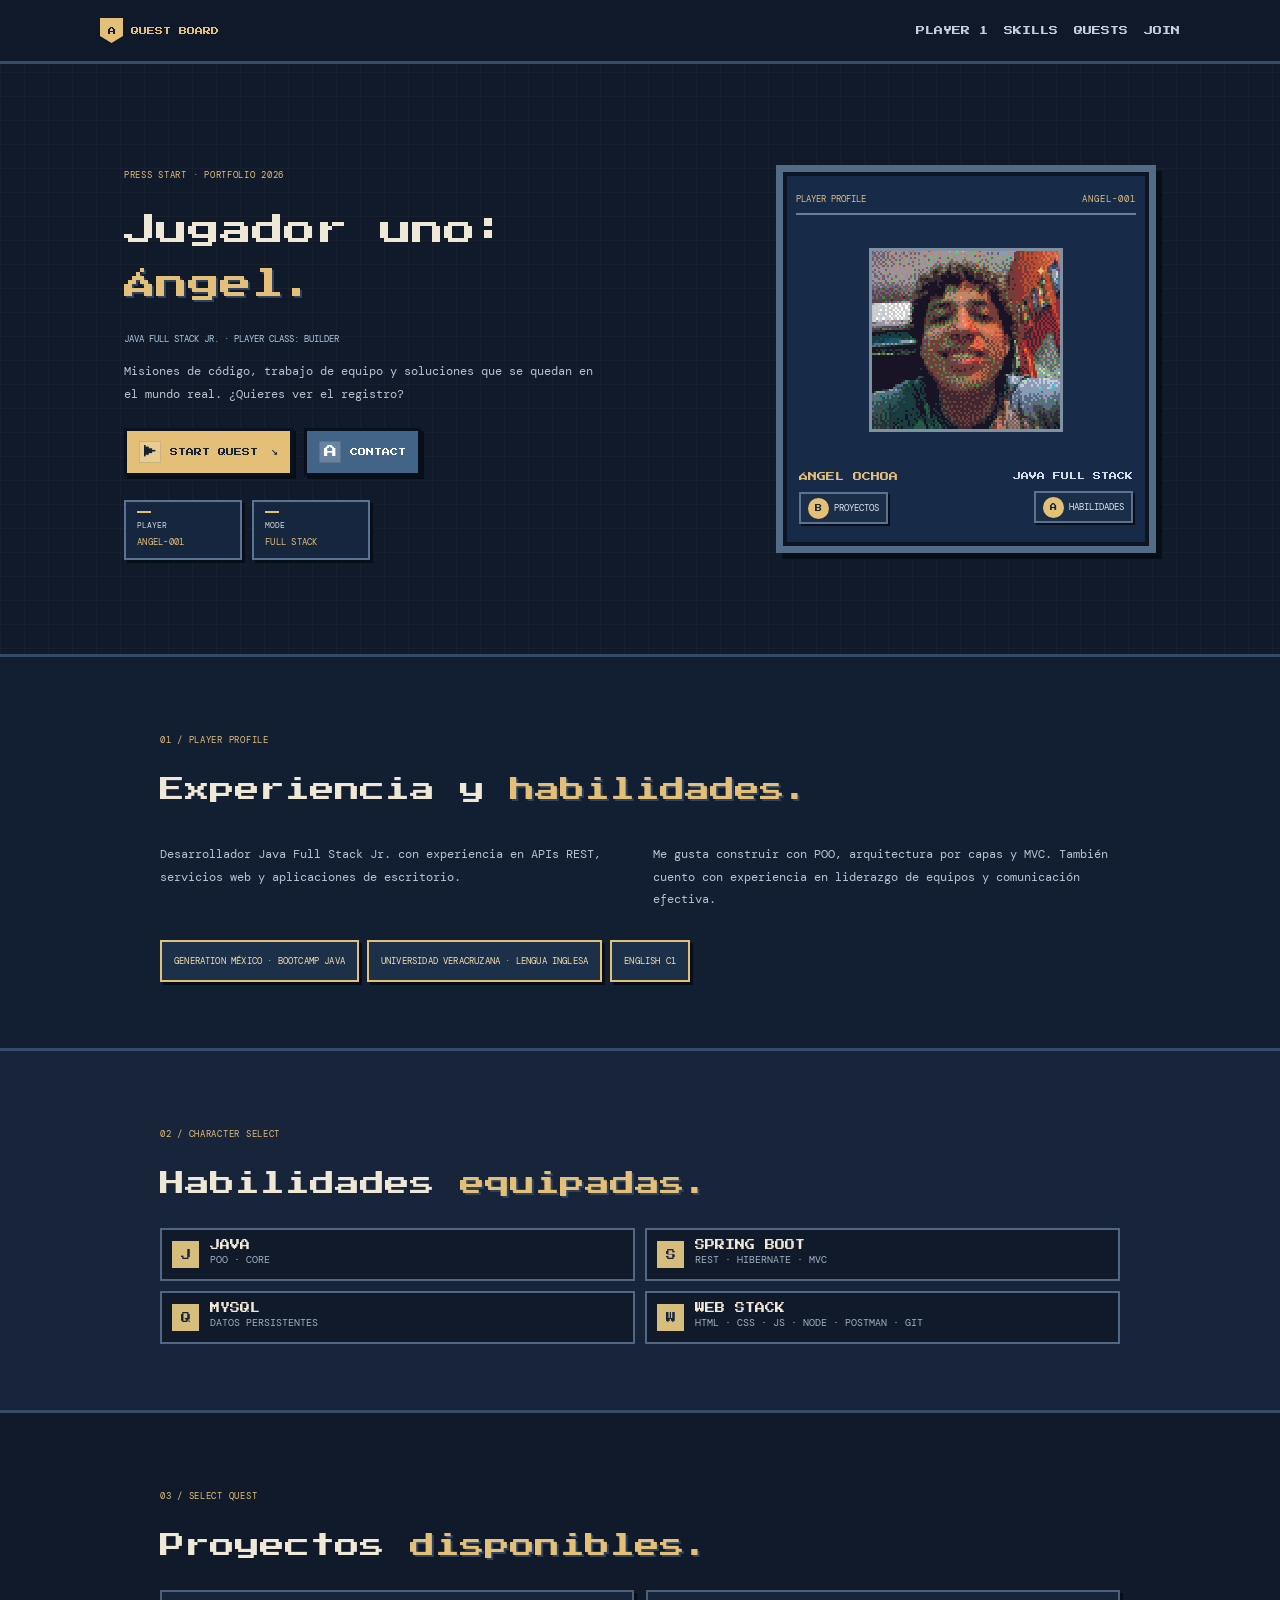
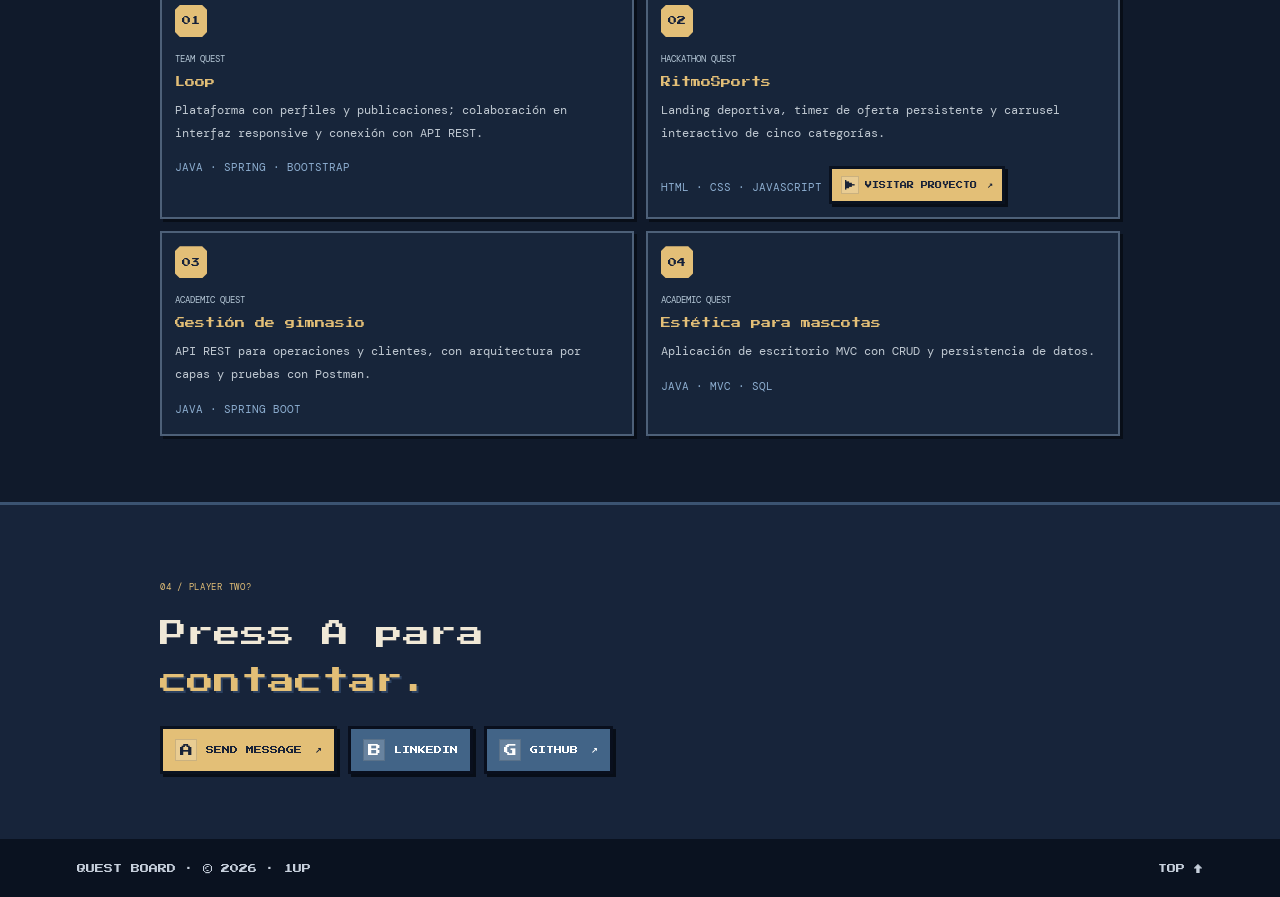
==== commit 2e0e8058: "Se agrega foto en pixel art y efectos en botones." ====
--- a/index.html
+++ b/index.html
@@ -33,12 +33,9 @@
             </div>
             <div class="game-screen character-screen">
                 <div class="screen-top"><span>PLAYER PROFILE</span><span>ANGEL-001</span></div>
-                <div class="screen-avatar" role="img"
-                    aria-label="Retrato pixelado de Ángel, desarrollador Java Full Stack"><span class="pixel-spark"
+                <div class="screen-avatar"><img class="profile-pixel-art" src="./assets/angel-pixel-art.png"
+                        alt="Retrato pixel art de Ángel mostrando su rostro y hombros"><span class="pixel-spark"
                         aria-hidden="true">✦</span>
-                    <div class="portrait-person" aria-hidden="true"><i class="portrait-hair"></i><i
-                            class="portrait-face"><b></b><em></em></i><i class="portrait-coat"></i><i
-                            class="portrait-cape"></i></div>
                 </div>
                 <div class="profile-controls">
                     <div class="profile-control"><b class="player-name">ÁNGEL OCHOA</b><a
@@ -72,7 +69,7 @@
         </section>
         <section class="content projects" id="proyectos">
             <p class="eyebrow">03 / SELECT QUEST</p>
-            <h2>Misiones <em>disponibles.</em></h2>
+            <h2>Proyectos <em>disponibles.</em></h2>
             <div class="project-grid">
                 <article>
                     <div class="project-icon">01</div><small>TEAM QUEST</small>
@@ -82,9 +79,12 @@
                 </article>
                 <article>
                     <div class="project-icon">02</div><small>HACKATHON QUEST</small>
-                    <h3>GenSports</h3>
+                    <h3>RitmoSports</h3>
                     <p>Landing deportiva, timer de oferta persistente y carrusel interactivo de cinco categorías.</p>
                     <b>HTML · CSS · JAVASCRIPT</b>
+                    <a class="pixel-button gold-button project-link" href="https://iaj23.github.io/landing/"
+                        target="_blank" rel="noopener noreferrer"><span class="button-icon">▶</span> VISITAR
+                        PROYECTO <b>↗</b></a>
                 </article>
                 <article>
                     <div class="project-icon">03</div><small>ACADEMIC QUEST</small>
@@ -113,4 +113,4 @@
     <footer><span>QUEST BOARD · © 2026 · 1UP</span><a href="#inicio">TOP ↑</a></footer>
 </body>
 
-</html>+</html>
--- a/CSS/pixel-gremio.css
+++ b/CSS/pixel-gremio.css
@@ -1,237 +1,255 @@
 /* Gallery */
 .chooser {
-    --navy: #101a2b;
-    --gold: #e3bf77;
-    --cream: #f0e8d6;
-    background: #101a2b;
-    color: var(--cream);
-    min-height: 100vh
+  --navy: #101a2b;
+  --gold: #e3bf77;
+  --cream: #f0e8d6;
+  background: #101a2b;
+  color: var(--cream);
+  min-height: 100vh;
 }
 
 .chooser main {
-    max-width: 980px;
-    margin: auto;
-    padding: 76px 24px
+  max-width: 980px;
+  margin: auto;
+  padding: 76px 24px;
 }
 
 .chooser .eyebrow,
 .chooser .note,
 .option small,
 .option strong {
-    font: 8px "DM Mono", monospace;
-    letter-spacing: .06em
+  font:
+    8px "DM Mono",
+    monospace;
+  letter-spacing: 0.06em;
 }
 
 .chooser .eyebrow {
-    color: #d4b76f
+  color: #d4b76f;
 }
 
 .chooser h1 {
-    font: clamp(20px, 4vw, 34px)/1.6 "Press Start 2P", monospace;
-    margin: 22px 0
+  font:
+    clamp(20px, 4vw, 34px)/1.6 "Press Start 2P",
+    monospace;
+  margin: 22px 0;
 }
 
 .chooser h1 em {
-    font-style: normal;
-    color: #e3bf77
+  font-style: normal;
+  color: #e3bf77;
 }
 
 .chooser .intro {
-    max-width: 650px;
-    color: #b8c2d1;
-    font: 12px/1.8 "DM Mono", monospace;
-    margin-bottom: 30px
+  max-width: 650px;
+  color: #b8c2d1;
+  font:
+    12px/1.8 "DM Mono",
+    monospace;
+  margin-bottom: 30px;
 }
 
 .options {
-    display: grid;
-    grid-template-columns: 1fr 1fr;
-    gap: 13px
+  display: grid;
+  grid-template-columns: 1fr 1fr;
+  gap: 13px;
 }
 
 .option {
-    display: grid;
-    grid-template-columns: 145px 1fr;
-    align-items: center;
-    gap: 15px;
-    background: #16243a;
-    color: #eee8d8;
-    text-decoration: none;
-    border: 1px solid #45516a;
-    padding: 11px;
-    transition: transform .2s, border-color .2s
+  display: grid;
+  grid-template-columns: 145px 1fr;
+  align-items: center;
+  gap: 15px;
+  background: #16243a;
+  color: #eee8d8;
+  text-decoration: none;
+  border: 1px solid #45516a;
+  padding: 11px;
+  transition:
+    transform 0.2s,
+    border-color 0.2s;
 }
 
 .option:hover {
-    transform: translateY(-4px);
-    border-color: #e3bf77
+  transform: translateY(-4px);
+  border-color: #e3bf77;
 }
 
 .preview {
-    height: 135px;
-    position: relative;
-    display: grid;
-    place-items: center;
-    overflow: hidden
+  height: 135px;
+  position: relative;
+  display: grid;
+  place-items: center;
+  overflow: hidden;
 }
 
 .preview span,
 .preview b {
-    position: absolute;
-    top: 8px;
-    font: 6px "DM Mono", monospace
+  position: absolute;
+  top: 8px;
+  font:
+    6px "DM Mono",
+    monospace;
 }
 
 .preview span {
-    left: 8px
+  left: 8px;
 }
 
 .preview b {
-    right: 8px;
-    color: #e3bf77
+  right: 8px;
+  color: #e3bf77;
 }
 
 .preview i {
-    font: 23px "Press Start 2P", monospace;
-    font-style: normal
+  font:
+    23px "Press Start 2P",
+    monospace;
+  font-style: normal;
 }
 
 .preview.route {
-    background: linear-gradient(#182d49 0 57%, #41604f 58%)
+  background: linear-gradient(#182d49 0 57%, #41604f 58%);
 }
 
 .preview.castle {
-    background: linear-gradient(#121d32 0 72%, #523f35 72%);
-    color: #e3bf77
+  background: linear-gradient(#121d32 0 72%, #523f35 72%);
+  color: #e3bf77;
 }
 
 .preview.quest {
-    background: #182641;
-    color: #e3bf77;
-    border: 4px solid #425b7a
+  background: #182641;
+  color: #e3bf77;
+  border: 4px solid #425b7a;
 }
 
 .option small {
-    font-size: 6px;
-    color: #c4ad76
+  font-size: 6px;
+  color: #c4ad76;
 }
 
 .option h2 {
-    font: 14px "Press Start 2P", monospace;
-    line-height: 1.7;
-    margin: 4px 0
+  font:
+    14px "Press Start 2P",
+    monospace;
+  line-height: 1.7;
+  margin: 4px 0;
 }
 
 .option p {
-    font: 9px/1.6 "DM Mono", monospace;
-    color: #b8c2d1;
-    margin: 0 0 8px
+  font:
+    9px/1.6 "DM Mono",
+    monospace;
+  color: #b8c2d1;
+  margin: 0 0 8px;
 }
 
 .option strong {
-    color: #e3bf77;
-    font-size: 7px
+  color: #e3bf77;
+  font-size: 7px;
 }
 
 .option strong i {
-    font-style: normal;
-    margin-left: 5px;
-    color: #fff
+  font-style: normal;
+  margin-left: 5px;
+  color: #fff;
 }
 
 /* Common 8-bit site layout */
 :root {
-    --navy: #101a2b;
-    --navy2: #172943;
-    --blue: #547da6;
-    --gold: #e3bf77;
-    --cream: #f0e8d6;
-    --muted: #b9c3cf;
-    --line: #42536b;
-    --pixel: "Press Start 2P", monospace;
-    --mono: "DM Mono", monospace
+  --navy: #101a2b;
+  --navy2: #172943;
+  --blue: #547da6;
+  --gold: #e3bf77;
+  --cream: #f0e8d6;
+  --muted: #b9c3cf;
+  --line: #42536b;
+  --pixel: "Press Start 2P", monospace;
+  --mono: "DM Mono", monospace;
 }
 
 * {
-    box-sizing: border-box
+  box-sizing: border-box;
 }
 
 html {
-    scroll-behavior: smooth;
-    scroll-padding-top: 68px
+  scroll-behavior: smooth;
+  scroll-padding-top: 68px;
 }
 
 body.pixel-world {
-    margin: 0;
-    background: var(--navy);
-    color: var(--cream);
-    font: 12px/1.9 var(--mono);
-    background-image: linear-gradient(#e3bf7709 1px, transparent 1px), linear-gradient(90deg, #e3bf7709 1px, transparent 1px);
-    background-size: 24px 24px
+  margin: 0;
+  background: var(--navy);
+  color: var(--cream);
+  font: 12px/1.9 var(--mono);
+  background-image:
+    linear-gradient(#e3bf7709 1px, transparent 1px),
+    linear-gradient(90deg, #e3bf7709 1px, transparent 1px);
+  background-size: 24px 24px;
 }
 
 a {
-    color: inherit;
-    text-decoration: none
+  color: inherit;
+  text-decoration: none;
 }
 
 header {
-    height: 64px;
-    position: sticky;
-    top: 0;
-    z-index: 5;
-    background: #101a2bf2;
-    border-bottom: 3px solid #354c6b;
-    display: flex;
-    align-items: center;
-    justify-content: space-between;
-    padding: 0 max(calc((100vw - 1080px)/2), 5vw);
-    backdrop-filter: blur(8px)
+  height: 64px;
+  position: sticky;
+  top: 0;
+  z-index: 5;
+  background: #101a2bf2;
+  border-bottom: 3px solid #354c6b;
+  display: flex;
+  align-items: center;
+  justify-content: space-between;
+  padding: 0 max(calc((100vw - 1080px) / 2), 5vw);
+  backdrop-filter: blur(8px);
 }
 
 .brand {
-    display: flex;
-    align-items: center;
-    gap: 8px;
-    font: 8px var(--pixel);
-    color: var(--gold)
+  display: flex;
+  align-items: center;
+  gap: 8px;
+  font: 8px var(--pixel);
+  color: var(--gold);
 }
 
 .tiny-shield {
-    width: 23px;
-    height: 25px;
-    display: grid;
-    place-items: center;
-    background: var(--gold);
-    color: var(--navy);
-    clip-path: polygon(0 0, 100% 0, 100% 72%, 50% 100%, 0 72%)
+  width: 23px;
+  height: 25px;
+  display: grid;
+  place-items: center;
+  background: var(--gold);
+  color: var(--navy);
+  clip-path: polygon(0 0, 100% 0, 100% 72%, 50% 100%, 0 72%);
 }
 
 nav {
-    display: flex;
-    gap: 16px
+  display: flex;
+  gap: 16px;
 }
 
 nav a,
 footer {
-    font: 7px var(--pixel);
-    color: #c7d0dc
+  font: 7px var(--pixel);
+  color: #c7d0dc;
 }
 
 nav a:hover,
 footer a:hover {
-    color: var(--gold)
+  color: var(--gold);
 }
 
 .hero {
-    max-width: 1080px;
-    min-height: 590px;
-    margin: auto;
-    padding: 68px 24px;
-    display: grid;
-    grid-template-columns: 1fr 440px;
-    align-items: center;
-    gap: 48px
+  max-width: 1080px;
+  min-height: 590px;
+  margin: auto;
+  padding: 68px 24px;
+  display: grid;
+  grid-template-columns: 1fr 440px;
+  align-items: center;
+  gap: 48px;
 }
 
 .eyebrow,
@@ -243,1284 +261,1765 @@
 .screen-top,
 .screen-buttons,
 .skill-grid small,
-.project-grid article>small,
-.project-grid article>b {
-    font-family: var(--mono)
+.project-grid article > small,
+.project-grid article > b {
+  font-family: var(--mono);
 }
 
 .eyebrow {
-    font-size: 8px;
-    color: var(--gold);
-    letter-spacing: .08em
+  font-size: 8px;
+  color: var(--gold);
+  letter-spacing: 0.08em;
 }
 
 .hero h1,
 .content h2,
 .contact h2 {
-    font: clamp(20px, 3.1vw, 32px)/1.7 var(--pixel);
-    margin: 19px 0
+  font: clamp(20px, 3.1vw, 32px)/1.7 var(--pixel);
+  margin: 19px 0;
 }
 
 .hero h1 em,
 .content h2 em,
 .contact h2 em {
-    font-style: normal;
-    color: var(--gold);
-    text-shadow: 2px 2px #2d4261
+  font-style: normal;
+  color: var(--gold);
+  text-shadow: 2px 2px #2d4261;
 }
 
 .role {
+  font-size: 8px;
+  color: #adc8e0;
+}
+
+.hero-copy > p:not(.eyebrow, .role) {
+  max-width: 480px;
+  color: var(--muted);
+  font-size: 11px;
+}
+
+.button-row {
+  display: flex;
+  flex-wrap: wrap;
+  gap: 11px;
+  margin-top: 22px;
+}
+
+.pixel-button {
+  position: relative;
+  display: inline-flex;
+  align-items: center;
+  gap: 9px;
+  padding: 10px 12px;
+  font: 7px var(--pixel);
+  border: 3px solid #0a1220;
+  box-shadow: 3px 3px 0 #080e18;
+  transition:
+    transform 0.12s,
+    box-shadow 0.12s;
+}
+
+.pixel-button:hover {
+  transform: translate(2px, 2px);
+  box-shadow: 1px 1px 0 #080e18;
+}
+
+.gold-button {
+  background: var(--gold);
+  color: #182237;
+}
+
+.blue-button {
+  background: #426487;
+  color: white;
+  border-color: #090f1d;
+}
+
+.button-icon {
+  font: 13px var(--pixel);
+  display: grid;
+  place-items: center;
+  width: 22px;
+  height: 22px;
+  background: #fff3;
+  border: 1px solid #0002;
+}
+
+.pixel-button > b {
+  margin-left: 4px;
+}
+
+.quest-stats,
+.level-label {
+  margin-top: 30px;
+  display: flex;
+  flex-wrap: wrap;
+  gap: 16px;
+  color: #91a5ba;
+  font-size: 7px;
+}
+
+.quest-stats span,
+.level-label {
+  display: flex;
+  align-items: center;
+  gap: 6px;
+}
+
+.quest-stats b,
+.level-label b {
+  color: var(--gold);
+  font-weight: 400;
+}
+
+.scene {
+  height: 365px;
+  position: relative;
+  overflow: hidden;
+  border: 5px solid #475e7d;
+  box-shadow: 6px 6px 0 #080e18;
+  background: linear-gradient(#152946 0 56%, #8192a0 57% 58%, #536f58 59% 100%);
+  image-rendering: pixelated;
+}
+
+.sun-pixel {
+  position: absolute;
+  top: 44px;
+  right: 65px;
+  width: 40px;
+  height: 40px;
+  background: var(--gold);
+  box-shadow:
+    0 0 0 8px #e3bf7722,
+    0 0 25px #e3bf7744;
+}
+
+.mountain {
+  position: absolute;
+  bottom: 28%;
+  width: 0;
+  height: 0;
+  border-left: 165px solid transparent;
+  border-right: 165px solid transparent;
+  border-bottom: 175px solid #536f82;
+}
+
+.mountain.back {
+  left: -30px;
+  border-bottom-color: #69879a;
+  border-left-width: 145px;
+  border-right-width: 145px;
+  border-bottom-width: 135px;
+}
+
+.mountain.front {
+  right: -70px;
+  border-bottom-color: #344f60;
+}
+
+.road {
+  position: absolute;
+  bottom: 0;
+  left: 39%;
+  width: 170px;
+  height: 125px;
+  background: #b99a69;
+  clip-path: polygon(35% 0, 65% 0, 100% 100%, 0 100%);
+}
+
+.pixel-hero {
+  position: absolute;
+  z-index: 2;
+  bottom: 16%;
+  left: 49%;
+  width: 70px;
+  height: 112px;
+}
+
+.pixel-hero i {
+  position: absolute;
+  display: block;
+}
+
+.hat {
+  top: 0;
+  left: 10px;
+  width: 49px;
+  height: 17px;
+  background: #b8c4d0;
+  box-shadow:
+    0 -5px #b8c4d0,
+    8px -5px #b8c4d0;
+}
+
+.face {
+  top: 16px;
+  left: 17px;
+  width: 36px;
+  height: 28px;
+  background: #d6ac82;
+  color: #19233a;
+  font: 9px var(--pixel);
+  letter-spacing: 4px;
+  text-align: center;
+}
+
+.coat {
+  top: 44px;
+  left: 8px;
+  width: 52px;
+  height: 56px;
+  background: #436a89;
+  clip-path: polygon(20% 0, 80% 0, 100% 100%, 0 100%);
+  border-top: 6px solid #d7bd7b;
+}
+
+.cape {
+  top: 48px;
+  left: 2px;
+  width: 15px;
+  height: 57px;
+  background: #a55b50;
+  clip-path: polygon(0 0, 100% 0, 60% 100%, 0 82%);
+}
+
+.scene-caption {
+  position: absolute;
+  z-index: 3;
+  bottom: 12px;
+  left: 12px;
+  background: #101a2be8;
+  border: 2px solid var(--gold);
+  padding: 7px 9px;
+  font-size: 6px;
+  color: #d8e1ea;
+}
+
+.scene-caption b {
+  color: var(--gold);
+}
+
+.scene-coord {
+  position: absolute;
+  right: 11px;
+  top: 11px;
+  color: #d8e1ea;
+  font-size: 6px;
+}
+
+.content {
+  padding: 66px max(calc((100vw - 960px) / 2), 7vw);
+  border-top: 3px solid #344b6a;
+  background: #121f33;
+}
+
+.content h2,
+.contact h2 {
+  font-size: clamp(18px, 2.7vw, 27px);
+  line-height: 1.75;
+}
+
+.copy-grid {
+  display: grid;
+  grid-template-columns: 1fr 1fr;
+  gap: 25px;
+  color: var(--muted);
+  font-size: 10px;
+}
+
+.pixel-tags {
+  display: flex;
+  flex-wrap: wrap;
+  gap: 8px;
+  margin-top: 17px;
+}
+
+.pixel-tags span {
+  padding: 7px;
+  border: 2px solid #596985;
+  background: #101a2b;
+  color: var(--gold);
+  font-size: 6px;
+}
+
+.skills {
+  background: #17243a;
+}
+
+.skill-grid {
+  display: grid;
+  grid-template-columns: 1fr 1fr;
+  gap: 10px;
+  margin-top: 22px;
+}
+
+.skill-grid > div {
+  display: grid;
+  grid-template-columns: 38px 1fr;
+  align-items: center;
+  border: 2px solid #526783;
+  background: #101a2b;
+  padding: 10px;
+}
+
+.skill-grid i {
+  grid-row: span 2;
+  width: 27px;
+  height: 27px;
+  display: grid;
+  place-items: center;
+  background: #d7bd7b;
+  color: #18243a;
+  font: 10px var(--pixel);
+  font-style: normal;
+}
+
+.skill-grid b {
+  font: 8px var(--pixel);
+  color: #f0e8d6;
+}
+
+.skill-grid small {
+  font-size: 7px;
+  color: #9fb0c1;
+}
+
+.projects {
+  background: #101a2b;
+}
+
+.project-grid {
+  display: grid;
+  grid-template-columns: 1fr 1fr;
+  gap: 12px;
+  margin-top: 22px;
+}
+
+.project-grid article {
+  padding: 13px;
+  border: 2px solid #4d6078;
+  background: #17253a;
+  box-shadow: 3px 3px 0 #080e18;
+}
+
+.project-icon {
+  width: 32px;
+  height: 32px;
+  margin-bottom: 10px;
+  background: var(--gold);
+  color: #15213a;
+  display: grid;
+  place-items: center;
+  clip-path: polygon(
+    15% 0,
+    85% 0,
+    100% 15%,
+    100% 85%,
+    85% 100%,
+    15% 100%,
+    0 85%,
+    0 15%
+  );
+  font: 9px var(--pixel);
+}
+
+.project-grid article > small {
+  font-size: 6px;
+  color: #b6c8d7;
+}
+
+.project-grid h3 {
+  font: 10px var(--pixel);
+  color: var(--gold);
+  margin: 7px 0;
+}
+
+.project-grid p {
+  font-size: 9px;
+  color: #c1cad3;
+}
+
+.project-grid article > b {
+  font-size: 6px;
+  color: #8daed0;
+  font-weight: 400;
+}
+
+.contact {
+  padding: 65px max(calc((100vw - 960px) / 2), 7vw);
+  border-top: 3px solid #3b5371;
+  background: #17243a;
+}
+
+.contact h2 {
+  margin: 14px 0;
+}
+
+.contact .social {
+  font: 7px var(--pixel);
+  color: #b9c8d6;
+  margin-left: 13px;
+}
+
+footer {
+  min-height: 58px;
+  padding: 14px 6vw;
+  background: #0a1220;
+  display: flex;
+  align-items: center;
+  justify-content: space-between;
+  font-size: 6px;
+}
+
+/* Ruta del aventurero */
+.route-world {
+  --blue: #547da6;
+}
+
+.route-world .scene {
+  background: linear-gradient(#152946 0 56%, #849caa 57% 58%, #536f58 59%);
+}
+
+.route-world .hero {
+  grid-template-columns: 1fr 440px;
+}
+
+/* Fortaleza pixelada */
+.fortress-world .hero {
+  grid-template-columns: 1fr 440px;
+}
+
+.castle-scene {
+  height: 365px;
+  position: relative;
+  overflow: hidden;
+  border: 5px solid #475e7d;
+  box-shadow: 6px 6px 0 #080e18;
+  background: linear-gradient(#101a2b 0 67%, #334c50 68% 100%);
+}
+
+.castle-moon {
+  position: absolute;
+  right: 55px;
+  top: 34px;
+  width: 35px;
+  height: 35px;
+  background: var(--gold);
+  box-shadow: 0 0 0 8px #e3bf771c;
+}
+
+.pixel-castle {
+  position: absolute;
+  left: 50%;
+  bottom: 17%;
+  transform: translateX(-50%);
+  width: 250px;
+  height: 205px;
+  background: #59728b;
+  box-shadow: inset 0 0 0 9px #344b66;
+}
+
+.pixel-castle .keep {
+  position: absolute;
+  left: 78px;
+  top: 0;
+  width: 92px;
+  height: 205px;
+  background: #657e93;
+}
+
+.pixel-castle .tower {
+  position: absolute;
+  top: 47px;
+  width: 62px;
+  height: 158px;
+  background: #536a82;
+}
+
+.pixel-castle .tower.left {
+  left: -27px;
+}
+
+.pixel-castle .tower.right {
+  right: -27px;
+}
+
+.pixel-castle .tower:before {
+  content: "";
+  position: absolute;
+  top: -28px;
+  left: -5px;
+  width: 72px;
+  height: 29px;
+  background: repeating-linear-gradient(
+    90deg,
+    #a4b3bc 0 12px,
+    transparent 12px 22px
+  );
+  border-bottom: 7px solid #536a82;
+}
+
+.pixel-castle .keep:before {
+  content: "";
+  position: absolute;
+  top: -35px;
+  left: 14px;
+  width: 64px;
+  height: 35px;
+  background: repeating-linear-gradient(
+    90deg,
+    #c2c9c5 0 13px,
+    transparent 13px 25px
+  );
+  border-bottom: 7px solid #657e93;
+}
+
+.pixel-castle .gate {
+  position: absolute;
+  bottom: 0;
+  left: 91px;
+  width: 67px;
+  height: 91px;
+  background: #18243a;
+  border: 7px solid #c4a661;
+  border-bottom: 0;
+  border-radius: 30px 30px 0 0;
+}
+
+.pixel-castle .flag {
+  position: absolute;
+  top: -33px;
+  left: 113px;
+  width: 34px;
+  height: 28px;
+  background: var(--gold);
+  color: #24324b;
+  text-align: center;
+  font: 12px var(--pixel);
+  font-style: normal;
+  clip-path: polygon(0 0, 100% 0, 75% 50%, 100% 100%, 0 100%);
+}
+
+.castle-ground {
+  position: absolute;
+  bottom: 0;
+  height: 17%;
+  width: 100%;
+  background: repeating-linear-gradient(
+    90deg,
+    #304a49 0 25px,
+    #405b51 25px 48px
+  );
+}
+
+.castle-plaque {
+  position: absolute;
+  left: 12px;
+  bottom: 12px;
+  padding: 7px;
+  background: #101a2be8;
+  border: 2px solid var(--gold);
+  font: 6px/1.8 var(--mono);
+}
+
+.castle-plaque b {
+  color: var(--gold);
+}
+
+.fortress-world .hero-copy > p:not(.eyebrow, .role) {
+  max-width: 450px;
+}
+
+.fortress-world .level-label {
+  font-size: 7px;
+}
+
+/* Selector de misiones / consola */
+.board-world .hero {
+  grid-template-columns: 1fr 380px;
+}
+
+.game-screen {
+  height: 360px;
+  padding: 13px;
+  position: relative;
+  background: #172b49;
+  border: 7px solid #526c88;
+  box-shadow:
+    inset 0 0 0 4px #0d1524,
+    6px 6px 0 #080e18;
+}
+
+.screen-top {
+  height: 25px;
+  border-bottom: 2px solid #687f98;
+  display: flex;
+  justify-content: space-between;
+  font: 6px var(--mono);
+  color: var(--gold);
+}
+
+.screen-top span:last-child {
+  letter-spacing: 5px;
+}
+
+.screen-avatar {
+  position: absolute;
+  left: 50%;
+  top: 45%;
+  transform: translate(-50%, -50%);
+  width: 170px;
+  height: 165px;
+  background: linear-gradient(135deg, #2d4262, #1a2942);
+  border: 3px solid #8291a2;
+  display: grid;
+  place-items: center;
+}
+
+.pixel-spark {
+  position: absolute;
+  right: 13px;
+  top: 11px;
+  color: var(--gold);
+  font: 14px var(--pixel);
+}
+
+.pixel-face {
+  position: relative;
+  width: 69px;
+  height: 80px;
+  background: #d0a37c;
+  border: 7px solid #29364b;
+  box-shadow: 0 -19px 0 -2px #bbc2c1;
+}
+
+.pixel-face:before {
+  content: "";
+  position: absolute;
+  left: -12px;
+  top: -19px;
+  width: 69px;
+  height: 18px;
+  background: #c1c8c6;
+  box-shadow:
+    8px -8px #c1c8c6,
+    -7px -8px #c1c8c6;
+}
+
+.pixel-face i,
+.pixel-face b {
+  position: absolute;
+  top: 26px;
+  left: 8px;
+  width: 7px;
+  height: 8px;
+  background: #17243a;
+}
+
+.pixel-face b {
+  left: 39px;
+}
+
+.pixel-face em {
+  position: absolute;
+  top: 49px;
+  left: 22px;
+  width: 12px;
+  height: 5px;
+  background: #9e6654;
+}
+
+.screen-dialog {
+  position: absolute;
+  bottom: 49px;
+  left: 12px;
+  right: 12px;
+  background: #e9e5cf;
+  color: #1b2941;
+  border: 3px solid #18243a;
+  padding: 9px;
+  font: 7px/1.8 var(--mono);
+}
+
+.screen-dialog span {
+  float: right;
+  color: #bf8e32;
+}
+
+.screen-buttons {
+  position: absolute;
+  bottom: 12px;
+  left: 15px;
+  right: 15px;
+  display: flex;
+  justify-content: space-between;
+  font: 6px var(--mono);
+  color: #c1ccda;
+}
+
+.screen-buttons b {
+  display: inline-grid;
+  place-items: center;
+  width: 20px;
+  height: 20px;
+  border-radius: 50%;
+  background: #d9ba73;
+  color: #18243a;
+  font: 7px var(--pixel);
+  margin-right: 4px;
+}
+
+.board-world .quest-stats {
+  font-size: 6px;
+}
+
+.board-world .content h2 {
+  font-size: clamp(17px, 2.5vw, 25px);
+}
+
+@media (max-width: 760px) {
+  header {
+    padding: 0 4vw;
+  }
+
+  nav {
+    gap: 9px;
+  }
+
+  .hero {
+    grid-template-columns: 1fr 330px;
+    gap: 25px;
+    padding: 55px 5vw;
+  }
+
+  .scene,
+  .castle-scene {
+    height: 320px;
+  }
+
+  .content,
+  .contact {
+    padding: 58px 6vw;
+  }
+}
+
+@media (max-width: 600px) {
+  header {
+    height: 57px;
+  }
+
+  .brand {
+    font-size: 6px;
+  }
+
+  nav {
+    gap: 6px;
+  }
+
+  nav a {
+    font-size: 5px;
+  }
+
+  .hero {
+    display: flex;
+    flex-direction: column;
+    align-items: stretch;
+    padding: 48px 7vw;
+    gap: 28px;
+  }
+
+  .hero h1 {
+    font-size: 22px;
+  }
+
+  .scene,
+  .castle-scene {
+    height: 300px;
+  }
+
+  .game-screen {
+    height: 330px;
+    max-width: 370px;
+    width: 100%;
+    align-self: center;
+  }
+
+  .copy-grid {
+    grid-template-columns: 1fr;
+    gap: 8px;
+  }
+
+  .content h2,
+  .contact h2 {
+    font-size: 18px;
+  }
+
+  .skill-grid,
+  .project-grid {
+    grid-template-columns: 1fr;
+  }
+
+  .quest-stats {
+    gap: 9px;
+  }
+
+  .pixel-tags span {
+    font-size: 5px;
+  }
+
+  .chooser main {
+    padding: 50px 7vw;
+  }
+
+  .options {
+    grid-template-columns: 1fr;
+  }
+
+  .option {
+    grid-template-columns: 112px 1fr;
+    gap: 11px;
+    padding: 9px;
+  }
+
+  .preview {
+    height: 120px;
+  }
+
+  .option h2 {
+    font-size: 11px;
+  }
+
+  .option p {
     font-size: 8px;
-    color: #adc8e0
-}
-
-.hero-copy>p:not(.eyebrow, .role) {
-    max-width: 480px;
-    color: var(--muted);
-    font-size: 11px
-}
-
-.button-row {
-    display: flex;
+  }
+
+  footer {
     flex-wrap: wrap;
-    gap: 11px;
-    margin-top: 22px
-}
-
-.pixel-button {
-    position: relative;
-    display: inline-flex;
-    align-items: center;
-    gap: 9px;
-    padding: 10px 12px;
-    font: 7px var(--pixel);
-    border: 3px solid #0a1220;
-    box-shadow: 3px 3px 0 #080e18;
-    transition: transform .12s, box-shadow .12s
-}
-
-.pixel-button:hover {
-    transform: translate(2px, 2px);
-    box-shadow: 1px 1px 0 #080e18
-}
-
-.gold-button {
-    background: var(--gold);
-    color: #182237
-}
-
-.blue-button {
-    background: #426487;
-    color: white;
-    border-color: #090f1d
-}
-
-.button-icon {
-    font: 13px var(--pixel);
-    display: grid;
-    place-items: center;
+    justify-content: center;
+    gap: 8px;
+    text-align: center;
+  }
+
+  footer span {
+    width: 100%;
+  }
+}
+
+@media (prefers-reduced-motion: reduce) {
+  html {
+    scroll-behavior: auto;
+  }
+
+  *,
+  *:before,
+  *:after {
+    transition: none !important;
+  }
+}
+
+.character-screen .screen-top span:last-child {
+  letter-spacing: 1px;
+  color: var(--gold);
+}
+
+.character-screen .screen-avatar {
+  width: 180px;
+  height: 166px;
+  background: linear-gradient(#18304e 0 70%, #334f56 71%);
+  border-color: #8291a2;
+}
+
+.portrait-person {
+  position: relative;
+  width: 76px;
+  height: 130px;
+}
+
+.portrait-person i {
+  position: absolute;
+  display: block;
+}
+
+.portrait-hair {
+  left: 12px;
+  top: 6px;
+  width: 53px;
+  height: 16px;
+  background: #bec8ca;
+  box-shadow:
+    -6px 7px #aeb9c0,
+    7px 7px #aeb9c0,
+    0 -6px #d4d8d6;
+}
+
+.portrait-face {
+  left: 18px;
+  top: 23px;
+  width: 41px;
+  height: 39px;
+  background: #d6a77e;
+  border: 6px solid #29364b;
+}
+
+.portrait-face b,
+.portrait-face em {
+  position: absolute;
+  top: 10px;
+  left: 3px;
+  width: 5px;
+  height: 6px;
+  background: #17243a;
+}
+
+.portrait-face em {
+  left: 20px;
+}
+
+.portrait-coat {
+  left: 8px;
+  top: 62px;
+  width: 59px;
+  height: 63px;
+  background: #416a90;
+  clip-path: polygon(18% 0, 82% 0, 100% 100%, 0 100%);
+  border-top: 8px solid #dfc17a;
+}
+
+.portrait-cape {
+  left: 1px;
+  top: 66px;
+  width: 14px;
+  height: 59px;
+  background: #a85751;
+  clip-path: polygon(0 0, 100% 0, 75% 100%, 0 83%);
+}
+
+.character-data {
+  position: absolute;
+  left: 19px;
+  right: 19px;
+  bottom: 43px;
+  display: flex;
+  justify-content: space-between;
+  gap: 5px;
+  align-items: center;
+  border-top: 1px solid #647991;
+  padding: 6px 2px 0;
+  font: 6px var(--mono);
+  color: #c8d4e1;
+}
+
+.character-data b {
+  font-weight: 500;
+  color: var(--gold);
+}
+
+.screen-buttons a {
+  display: flex;
+  align-items: center;
+  color: #c1ccda;
+  text-decoration: none;
+}
+
+.screen-buttons a:hover {
+  color: var(--gold);
+}
+
+.pixel-tags span {
+  display: inline-flex;
+  align-items: center;
+  min-height: 42px;
+  padding: 10px 12px;
+  border: 2px solid var(--gold);
+  background: #1d304a;
+  color: #f4dfaa;
+  box-shadow: 3px 3px 0 #080e18;
+  font-size: 8px;
+  line-height: 1.65;
+  letter-spacing: 0.02em;
+}
+
+.pixel-tags span:hover {
+  background: #29466a;
+  color: #fff2c9;
+}
+
+@media (max-width: 600px) {
+  .pixel-tags span {
+    min-height: 40px;
+    padding: 10px 11px;
+    font-size: 7px;
+  }
+}
+
+.board-world .quest-stats {
+  gap: 10px;
+  margin-top: 24px;
+}
+
+.board-world .quest-stats span {
+  display: flex;
+  flex-direction: column;
+  align-items: flex-start;
+  gap: 5px;
+  min-width: 118px;
+  padding: 9px 11px;
+  border: 2px solid #5b7392;
+  background: #15263e;
+  box-shadow: 3px 3px 0 #080e18;
+  color: #d0d9e3;
+  font-size: 8px;
+  line-height: 1.5;
+}
+
+.board-world .quest-stats b {
+  font-size: 9px;
+  color: var(--gold);
+  letter-spacing: 0.03em;
+}
+
+.board-world .quest-stats span:before {
+  content: "";
+  width: 14px;
+  height: 2px;
+  background: var(--gold);
+  margin-bottom: 1px;
+}
+
+@media (max-width: 600px) {
+  .board-world .quest-stats {
+    gap: 8px;
+  }
+
+  .board-world .quest-stats span {
+    min-width: 110px;
+    padding: 8px 9px;
+    font-size: 7px;
+  }
+
+  .board-world .quest-stats b {
+    font-size: 8px;
+  }
+}
+
+.board-world .project-grid article > b {
+  font-size: 8px;
+}
+
+@media (max-width: 600px) {
+  .board-world .project-grid article > b {
+    font-size: 7px;
+  }
+}
+
+.character-screen .screen-top {
+  height: 30px;
+  align-items: center;
+  font-size: 8px;
+}
+
+.character-screen .screen-buttons {
+  gap: 12px;
+  font-size: 7px;
+}
+
+.character-screen .screen-buttons b {
+  width: 24px;
+  height: 24px;
+  font-size: 8px;
+}
+
+@media (max-width: 600px) {
+  .character-screen .screen-top {
+    font-size: 7px;
+  }
+
+  .character-screen .screen-buttons {
+    font-size: 6px;
+    gap: 7px;
+  }
+
+  .character-screen .screen-buttons b {
     width: 22px;
     height: 22px;
-    background: #fff3;
-    border: 1px solid #0002
-}
-
-.pixel-button>b {
-    margin-left: 4px
-}
-
-.quest-stats,
-.level-label {
-    margin-top: 30px;
-    display: flex;
-    flex-wrap: wrap;
-    gap: 16px;
-    color: #91a5ba;
-    font-size: 7px
-}
-
-.quest-stats span,
-.level-label {
-    display: flex;
-    align-items: center;
-    gap: 6px
-}
-
-.quest-stats b,
-.level-label b {
-    color: var(--gold);
-    font-weight: 400
-}
-
-.scene {
-    height: 365px;
-    position: relative;
-    overflow: hidden;
-    border: 5px solid #475e7d;
-    box-shadow: 6px 6px 0 #080e18;
-    background: linear-gradient(#152946 0 56%, #8192a0 57% 58%, #536f58 59% 100%);
-    image-rendering: pixelated
-}
-
-.sun-pixel {
-    position: absolute;
-    top: 44px;
-    right: 65px;
-    width: 40px;
-    height: 40px;
-    background: var(--gold);
-    box-shadow: 0 0 0 8px #e3bf7722, 0 0 25px #e3bf7744
-}
-
-.mountain {
-    position: absolute;
-    bottom: 28%;
-    width: 0;
-    height: 0;
-    border-left: 165px solid transparent;
-    border-right: 165px solid transparent;
-    border-bottom: 175px solid #536f82
-}
-
-.mountain.back {
-    left: -30px;
-    border-bottom-color: #69879a;
-    border-left-width: 145px;
-    border-right-width: 145px;
-    border-bottom-width: 135px
-}
-
-.mountain.front {
-    right: -70px;
-    border-bottom-color: #344f60
-}
-
-.road {
-    position: absolute;
-    bottom: 0;
-    left: 39%;
-    width: 170px;
-    height: 125px;
-    background: #b99a69;
-    clip-path: polygon(35% 0, 65% 0, 100% 100%, 0 100%)
-}
-
-.pixel-hero {
-    position: absolute;
-    z-index: 2;
-    bottom: 16%;
-    left: 49%;
-    width: 70px;
-    height: 112px
-}
-
-.pixel-hero i {
-    position: absolute;
-    display: block
-}
-
-.hat {
-    top: 0;
-    left: 10px;
-    width: 49px;
-    height: 17px;
-    background: #b8c4d0;
-    box-shadow: 0 -5px #b8c4d0, 8px -5px #b8c4d0
-}
-
-.face {
-    top: 16px;
-    left: 17px;
-    width: 36px;
-    height: 28px;
-    background: #d6ac82;
-    color: #19233a;
-    font: 9px var(--pixel);
-    letter-spacing: 4px;
-    text-align: center
-}
-
-.coat {
-    top: 44px;
-    left: 8px;
-    width: 52px;
-    height: 56px;
-    background: #436a89;
-    clip-path: polygon(20% 0, 80% 0, 100% 100%, 0 100%);
-    border-top: 6px solid #d7bd7b
-}
-
-.cape {
-    top: 48px;
-    left: 2px;
-    width: 15px;
-    height: 57px;
-    background: #a55b50;
-    clip-path: polygon(0 0, 100% 0, 60% 100%, 0 82%)
-}
-
-.scene-caption {
-    position: absolute;
-    z-index: 3;
-    bottom: 12px;
-    left: 12px;
-    background: #101a2be8;
-    border: 2px solid var(--gold);
-    padding: 7px 9px;
+    font-size: 7px;
+  }
+}
+
+.character-screen {
+  height: 388px;
+}
+
+.character-screen .screen-avatar {
+  width: 194px;
+  height: 184px;
+}
+
+.portrait-person {
+  transform: scale(1.08);
+}
+
+.character-data {
+  bottom: 47px;
+  font-size: 7px;
+  gap: 8px;
+  padding: 7px 3px 0;
+}
+
+.character-data span {
+  white-space: nowrap;
+}
+
+.character-screen .screen-buttons {
+  justify-content: space-around;
+  gap: 14px;
+}
+
+.character-screen .screen-buttons a {
+  gap: 5px;
+}
+
+@media (max-width: 600px) {
+  .character-screen {
+    height: 354px;
+  }
+
+  .character-screen .screen-avatar {
+    width: 178px;
+    height: 170px;
+  }
+
+  .character-data {
+    bottom: 45px;
     font-size: 6px;
-    color: #d8e1ea
-}
-
-.scene-caption b {
-    color: var(--gold)
-}
-
-.scene-coord {
-    position: absolute;
-    right: 11px;
-    top: 11px;
-    color: #d8e1ea;
-    font-size: 6px
-}
-
-.content {
-    padding: 66px max(calc((100vw - 960px)/2), 7vw);
-    border-top: 3px solid #344b6a;
-    background: #121f33
-}
-
-.content h2,
-.contact h2 {
-    font-size: clamp(18px, 2.7vw, 27px);
-    line-height: 1.75
-}
-
-.copy-grid {
-    display: grid;
-    grid-template-columns: 1fr 1fr;
-    gap: 25px;
-    color: var(--muted);
-    font-size: 10px
-}
-
-.pixel-tags {
-    display: flex;
-    flex-wrap: wrap;
+    gap: 5px;
+  }
+
+  .portrait-person {
+    transform: scale(1.03);
+  }
+
+  .character-screen .screen-buttons {
     gap: 8px;
-    margin-top: 17px
-}
-
-.pixel-tags span {
-    padding: 7px;
-    border: 2px solid #596985;
-    background: #101a2b;
-    color: var(--gold);
-    font-size: 6px
-}
-
-.skills {
-    background: #17243a
-}
-
-.skill-grid {
-    display: grid;
-    grid-template-columns: 1fr 1fr;
-    gap: 10px;
-    margin-top: 22px
-}
-
-.skill-grid>div {
-    display: grid;
-    grid-template-columns: 38px 1fr;
-    align-items: center;
-    border: 2px solid #526783;
-    background: #101a2b;
-    padding: 10px
-}
-
-.skill-grid i {
-    grid-row: span 2;
-    width: 27px;
-    height: 27px;
-    display: grid;
-    place-items: center;
-    background: #d7bd7b;
-    color: #18243a;
-    font: 10px var(--pixel);
-    font-style: normal
-}
-
-.skill-grid b {
-    font: 8px var(--pixel);
-    color: #f0e8d6
-}
-
-.skill-grid small {
-    font-size: 7px;
-    color: #9fb0c1
-}
-
-.projects {
-    background: #101a2b
-}
-
-.project-grid {
-    display: grid;
-    grid-template-columns: 1fr 1fr;
-    gap: 12px;
-    margin-top: 22px
-}
-
-.project-grid article {
-    padding: 13px;
-    border: 2px solid #4d6078;
-    background: #17253a;
-    box-shadow: 3px 3px 0 #080e18
-}
-
-.project-icon {
-    width: 32px;
-    height: 32px;
-    margin-bottom: 10px;
-    background: var(--gold);
-    color: #15213a;
-    display: grid;
-    place-items: center;
-    clip-path: polygon(15% 0, 85% 0, 100% 15%, 100% 85%, 85% 100%, 15% 100%, 0 85%, 0 15%);
-    font: 9px var(--pixel)
-}
-
-.project-grid article>small {
-    font-size: 6px;
-    color: #b6c8d7
-}
-
-.project-grid h3 {
-    font: 10px var(--pixel);
-    color: var(--gold);
-    margin: 7px 0
-}
-
-.project-grid p {
-    font-size: 9px;
-    color: #c1cad3
-}
-
-.project-grid article>b {
-    font-size: 6px;
-    color: #8daed0;
-    font-weight: 400
-}
-
-.contact {
-    padding: 65px max(calc((100vw - 960px)/2), 7vw);
-    border-top: 3px solid #3b5371;
-    background: #17243a
-}
-
-.contact h2 {
-    margin: 14px 0
-}
-
-.contact .social {
-    font: 7px var(--pixel);
-    color: #b9c8d6;
-    margin-left: 13px
-}
-
-footer {
-    min-height: 58px;
-    padding: 14px 6vw;
-    background: #0a1220;
-    display: flex;
-    align-items: center;
-    justify-content: space-between;
-    font-size: 6px
-}
-
-/* Ruta del aventurero */
-.route-world {
-    --blue: #547da6
-}
-
-.route-world .scene {
-    background: linear-gradient(#152946 0 56%, #849caa 57% 58%, #536f58 59%)
-}
-
-.route-world .hero {
-    grid-template-columns: 1fr 440px
-}
-
-/* Fortaleza pixelada */
-.fortress-world .hero {
-    grid-template-columns: 1fr 440px
-}
-
-.castle-scene {
-    height: 365px;
-    position: relative;
-    overflow: hidden;
-    border: 5px solid #475e7d;
-    box-shadow: 6px 6px 0 #080e18;
-    background: linear-gradient(#101a2b 0 67%, #334c50 68% 100%)
-}
-
-.castle-moon {
-    position: absolute;
-    right: 55px;
-    top: 34px;
-    width: 35px;
-    height: 35px;
-    background: var(--gold);
-    box-shadow: 0 0 0 8px #e3bf771c
-}
-
-.pixel-castle {
-    position: absolute;
-    left: 50%;
-    bottom: 17%;
-    transform: translateX(-50%);
-    width: 250px;
-    height: 205px;
-    background: #59728b;
-    box-shadow: inset 0 0 0 9px #344b66
-}
-
-.pixel-castle .keep {
-    position: absolute;
-    left: 78px;
-    top: 0;
-    width: 92px;
-    height: 205px;
-    background: #657e93
-}
-
-.pixel-castle .tower {
-    position: absolute;
-    top: 47px;
-    width: 62px;
-    height: 158px;
-    background: #536a82
-}
-
-.pixel-castle .tower.left {
-    left: -27px
-}
-
-.pixel-castle .tower.right {
-    right: -27px
-}
-
-.pixel-castle .tower:before {
-    content: "";
-    position: absolute;
-    top: -28px;
-    left: -5px;
-    width: 72px;
-    height: 29px;
-    background: repeating-linear-gradient(90deg, #a4b3bc 0 12px, transparent 12px 22px);
-    border-bottom: 7px solid #536a82
-}
-
-.pixel-castle .keep:before {
-    content: "";
-    position: absolute;
-    top: -35px;
-    left: 14px;
-    width: 64px;
-    height: 35px;
-    background: repeating-linear-gradient(90deg, #c2c9c5 0 13px, transparent 13px 25px);
-    border-bottom: 7px solid #657e93
-}
-
-.pixel-castle .gate {
-    position: absolute;
-    bottom: 0;
-    left: 91px;
-    width: 67px;
-    height: 91px;
-    background: #18243a;
-    border: 7px solid #c4a661;
-    border-bottom: 0;
-    border-radius: 30px 30px 0 0
-}
-
-.pixel-castle .flag {
-    position: absolute;
-    top: -33px;
-    left: 113px;
-    width: 34px;
-    height: 28px;
-    background: var(--gold);
-    color: #24324b;
-    text-align: center;
-    font: 12px var(--pixel);
-    font-style: normal;
-    clip-path: polygon(0 0, 100% 0, 75% 50%, 100% 100%, 0 100%)
-}
-
-.castle-ground {
-    position: absolute;
-    bottom: 0;
-    height: 17%;
-    width: 100%;
-    background: repeating-linear-gradient(90deg, #304a49 0 25px, #405b51 25px 48px)
-}
-
-.castle-plaque {
-    position: absolute;
-    left: 12px;
-    bottom: 12px;
-    padding: 7px;
-    background: #101a2be8;
-    border: 2px solid var(--gold);
-    font: 6px/1.8 var(--mono)
-}
-
-.castle-plaque b {
-    color: var(--gold)
-}
-
-.fortress-world .hero-copy>p:not(.eyebrow, .role) {
-    max-width: 450px
-}
-
-.fortress-world .level-label {
-    font-size: 7px
-}
-
-/* Selector de misiones / consola */
-.board-world .hero {
-    grid-template-columns: 1fr 380px
-}
-
-.game-screen {
-    height: 360px;
-    padding: 13px;
-    position: relative;
-    background: #172b49;
-    border: 7px solid #526c88;
-    box-shadow: inset 0 0 0 4px #0d1524, 6px 6px 0 #080e18
-}
-
-.screen-top {
-    height: 25px;
-    border-bottom: 2px solid #687f98;
-    display: flex;
-    justify-content: space-between;
-    font: 6px var(--mono);
-    color: var(--gold)
-}
-
-.screen-top span:last-child {
-    letter-spacing: 5px
-}
-
-.screen-avatar {
-    position: absolute;
-    left: 50%;
-    top: 45%;
-    transform: translate(-50%, -50%);
-    width: 170px;
-    height: 165px;
-    background: linear-gradient(135deg, #2d4262, #1a2942);
-    border: 3px solid #8291a2;
-    display: grid;
-    place-items: center
-}
-
-.pixel-spark {
-    position: absolute;
-    right: 13px;
-    top: 11px;
-    color: var(--gold);
-    font: 14px var(--pixel)
-}
-
-.pixel-face {
-    position: relative;
-    width: 69px;
-    height: 80px;
-    background: #d0a37c;
-    border: 7px solid #29364b;
-    box-shadow: 0 -19px 0 -2px #bbc2c1
-}
-
-.pixel-face:before {
-    content: "";
-    position: absolute;
-    left: -12px;
-    top: -19px;
-    width: 69px;
-    height: 18px;
-    background: #c1c8c6;
-    box-shadow: 8px -8px #c1c8c6, -7px -8px #c1c8c6
-}
-
-.pixel-face i,
-.pixel-face b {
-    position: absolute;
-    top: 26px;
-    left: 8px;
-    width: 7px;
-    height: 8px;
-    background: #17243a
-}
-
-.pixel-face b {
-    left: 39px
-}
-
-.pixel-face em {
-    position: absolute;
-    top: 49px;
-    left: 22px;
-    width: 12px;
-    height: 5px;
-    background: #9e6654
-}
-
-.screen-dialog {
-    position: absolute;
-    bottom: 49px;
+  }
+}
+
+.profile-controls {
+  position: absolute;
+  left: 16px;
+  right: 16px;
+  bottom: 12px;
+  display: grid;
+  grid-template-columns: 1fr 1fr;
+  gap: 12px;
+}
+
+.profile-control {
+  display: flex;
+  flex-direction: column;
+  align-items: flex-start;
+  gap: 6px;
+  min-width: 0;
+}
+
+.profile-control:last-child {
+  align-items: flex-end;
+  text-align: right;
+}
+
+.player-name,
+.player-role {
+  display: block;
+  white-space: nowrap;
+  color: var(--gold);
+  font: 7px var(--pixel);
+}
+
+.player-role {
+  font-size: 6px;
+  color: #d2ddea;
+}
+
+.profile-control > a {
+  display: inline-flex;
+  align-items: center;
+  gap: 5px;
+  min-height: 30px;
+  padding: 2px 7px;
+  border: 2px solid #8c7954;
+  background: #1b2e48;
+  color: #dce5ee;
+  font: 6px var(--mono);
+  text-decoration: none;
+  box-shadow: 2px 2px #080e18;
+}
+
+.profile-control > a:hover {
+  background: #284669;
+  color: #fff0c0;
+}
+
+.profile-control > a b {
+  display: grid;
+  place-items: center;
+  width: 21px;
+  height: 21px;
+  border-radius: 50%;
+  background: var(--gold);
+  color: #18243a;
+  font: 7px var(--pixel);
+}
+
+@media (max-width: 600px) {
+  .profile-controls {
     left: 12px;
     right: 12px;
-    background: #e9e5cf;
-    color: #1b2941;
-    border: 3px solid #18243a;
-    padding: 9px;
-    font: 7px/1.8 var(--mono)
-}
-
-.screen-dialog span {
-    float: right;
-    color: #bf8e32
-}
-
-.screen-buttons {
-    position: absolute;
-    bottom: 12px;
-    left: 15px;
-    right: 15px;
-    display: flex;
-    justify-content: space-between;
-    font: 6px var(--mono);
-    color: #c1ccda
-}
-
-.screen-buttons b {
-    display: inline-grid;
-    place-items: center;
-    width: 20px;
-    height: 20px;
-    border-radius: 50%;
-    background: #d9ba73;
-    color: #18243a;
-    font: 7px var(--pixel);
-    margin-right: 4px
-}
-
+    gap: 7px;
+  }
+
+  .player-name {
+    font-size: 6px;
+  }
+
+  .player-role {
+    font-size: 5px;
+  }
+
+  .profile-control > a {
+    font-size: 5px;
+    gap: 3px;
+    padding: 2px 5px;
+  }
+
+  .profile-control > a b {
+    width: 19px;
+    height: 19px;
+    font-size: 6px;
+  }
+}
+
+.profile-controls {
+  bottom: 19px;
+}
+
+.profile-control > a {
+  border: 0;
+}
+
+@media (max-width: 600px) {
+  .profile-controls {
+    bottom: 17px;
+  }
+}
+
+.profile-controls {
+  bottom: 27px;
+}
+
+.profile-control > a {
+  border: 2px solid #5b7392;
+  font-size: 7px;
+  min-height: 32px;
+}
+
+.player-name {
+  font-size: 8px;
+}
+
+.player-role {
+  font-size: 7px;
+}
+
+@media (max-width: 600px) {
+  .profile-controls {
+    bottom: 24px;
+  }
+
+  .profile-control > a {
+    font-size: 6px;
+    min-height: 30px;
+  }
+
+  .player-name {
+    font-size: 7px;
+  }
+
+  .player-role {
+    font-size: 6px;
+  }
+}
+
+.profile-control > a {
+  transform: translateY(5px);
+}
+
+@media (max-width: 600px) {
+  .profile-control > a {
+    transform: translateY(4px);
+  }
+}
+
+.board-world .skill-grid > div,
+.board-world .project-grid article {
+  transition:
+    transform 0.16s ease,
+    border-color 0.16s ease,
+    box-shadow 0.16s ease;
+}
+
+.board-world .skill-grid > div:hover,
+.board-world .project-grid article:hover {
+  transform: translateY(-3px);
+  border-color: var(--gold);
+  box-shadow:
+    4px 5px 0 #080e18,
+    0 0 12px #e3bf7730;
+}
+
+.board-world .skill-grid > div:focus-within,
+.board-world .project-grid article:focus-within {
+  border-color: var(--gold);
+  box-shadow:
+    4px 5px 0 #080e18,
+    0 0 12px #e3bf7730;
+}
+
+/* Más legibilidad y respuestas juguetonas para el tablero */
+.board-world .eyebrow {
+  font-size: 9px;
+}
+
+.board-world nav a,
+.board-world .role,
+.board-world .copy-grid,
+.board-world .skill-grid small,
+.board-world .project-grid article > small,
+.board-world .contact .social,
+.board-world footer {
+  font-size: 9px;
+}
+
+.board-world .project-grid p {
+  font-size: 10px;
+}
+
+.board-world .pixel-tags span {
+  font-size: 9px;
+}
+
+.board-world .pixel-button {
+  font-size: 8px;
+  transition:
+    transform 0.18s cubic-bezier(0.2, 0.8, 0.25, 1.5),
+    box-shadow 0.18s ease,
+    filter 0.18s ease;
+}
+
+.board-world .profile-control > a,
+.board-world .screen-buttons a {
+  position: relative;
+  transition:
+    transform 0.18s cubic-bezier(0.2, 0.8, 0.25, 1.5),
+    box-shadow 0.18s ease,
+    filter 0.18s ease;
+}
+
+.board-world .pixel-button::before,
+.board-world .pixel-button::after,
+.board-world .profile-control > a::before,
+.board-world .profile-control > a::after,
+.board-world .screen-buttons a::before,
+.board-world .screen-buttons a::after {
+  content: "✦";
+  position: absolute;
+  z-index: 1;
+  color: #fff0a8;
+  font: 10px/1 var(--pixel);
+  opacity: 0;
+  pointer-events: none;
+  text-shadow: 1px 1px #8b6234;
+}
+
+.board-world .pixel-button::before,
+.board-world .profile-control > a::before,
+.board-world .screen-buttons a::before {
+  top: -10px;
+  left: -8px;
+}
+
+.board-world .pixel-button::after,
+.board-world .profile-control > a::after,
+.board-world .screen-buttons a::after {
+  right: -8px;
+  bottom: -10px;
+}
+
+.board-world .pixel-button:hover,
+.board-world .pixel-button:focus-visible {
+  transform: translateY(-4px) rotate(-1deg) scale(1.035);
+  box-shadow:
+    4px 6px 0 #080e18,
+    0 0 14px #e3bf7755;
+  filter: brightness(1.12);
+  animation: button-border-pulse 0.9s steps(2, end) infinite;
+}
+
+.board-world .profile-control > a:hover,
+.board-world .profile-control > a:focus-visible,
+.board-world .screen-buttons a:hover,
+.board-world .screen-buttons a:focus-visible {
+  transform: translateY(-3px) rotate(-1deg) scale(1.04);
+  box-shadow:
+    3px 4px 0 #080e18,
+    0 0 14px #e3bf7755;
+  filter: brightness(1.12);
+  animation: button-border-pulse 0.9s steps(2, end) infinite;
+}
+
+.board-world .pixel-button:hover::before,
+.board-world .pixel-button:hover::after,
+.board-world .pixel-button:focus-visible::before,
+.board-world .pixel-button:focus-visible::after,
+.board-world .profile-control > a:hover::before,
+.board-world .profile-control > a:hover::after,
+.board-world .profile-control > a:focus-visible::before,
+.board-world .profile-control > a:focus-visible::after,
+.board-world .screen-buttons a:hover::before,
+.board-world .screen-buttons a:hover::after,
+.board-world .screen-buttons a:focus-visible::before,
+.board-world .screen-buttons a:focus-visible::after {
+  animation: pixel-sparkle 0.8s steps(2, end) infinite;
+}
+
+.board-world .pixel-button:hover::after,
+.board-world .pixel-button:focus-visible::after {
+  animation-delay: 0.35s;
+}
+
+.board-world .profile-control > a:hover::after,
+.board-world .profile-control > a:focus-visible::after,
+.board-world .screen-buttons a:hover::after,
+.board-world .screen-buttons a:focus-visible::after {
+  animation-delay: 0.35s;
+}
+
+.board-world .pixel-button:hover .button-icon,
+.board-world .pixel-button:focus-visible .button-icon {
+  animation: button-hop 0.38s steps(2, end) infinite alternate;
+  background: #fff7;
+}
+
+.board-world .pixel-button:active {
+  transform: translate(2px, 2px) scale(0.98);
+  box-shadow: 1px 1px 0 #080e18;
+}
+
+.board-world .skill-grid > div,
+.board-world .project-grid article,
+.board-world .pixel-tags span {
+  transition:
+    transform 0.2s cubic-bezier(0.2, 0.8, 0.25, 1.35),
+    border-color 0.18s ease,
+    box-shadow 0.18s ease,
+    background-color 0.18s ease;
+}
+
+.board-world .skill-grid > div,
+.board-world .project-grid article {
+  position: relative;
+  overflow: hidden;
+}
+
+.board-world .skill-grid > div::after,
+.board-world .project-grid article::after {
+  content: "";
+  position: absolute;
+  z-index: 2;
+  top: -55%;
+  left: -65%;
+  width: 42%;
+  height: 210%;
+  background: linear-gradient(
+    90deg,
+    transparent,
+    #f4d99b18 28%,
+    #fff4c866 50%,
+    #f4d99b18 72%,
+    transparent
+  );
+  opacity: 0;
+  pointer-events: none;
+  transform: rotate(24deg);
+}
+
+.board-world .skill-grid > div:hover::after,
+.board-world .project-grid article:hover::after,
+.board-world .skill-grid > div:focus-within::after,
+.board-world .project-grid article:focus-within::after {
+  animation: card-light-sweep 0.72s steps(8, end) both;
+}
+
+.board-world #perfil .pixel-tags span {
+  position: relative;
+  overflow: hidden;
+}
+
+.board-world #perfil .pixel-tags span::after {
+  content: "";
+  position: absolute;
+  z-index: 1;
+  top: -55%;
+  left: -65%;
+  width: 42%;
+  height: 210%;
+  background: linear-gradient(
+    90deg,
+    transparent,
+    #f4d99b18 28%,
+    #fff4c866 50%,
+    #f4d99b18 72%,
+    transparent
+  );
+  opacity: 0;
+  pointer-events: none;
+  transform: rotate(24deg);
+}
+
+.board-world #perfil .pixel-tags span:hover::after {
+  animation: card-light-sweep 0.72s steps(8, end) both;
+}
+
+.board-world .skill-grid > div:hover {
+  transform: translateY(-5px) rotate(-0.5deg);
+  box-shadow:
+    5px 7px 0 #080e18,
+    0 0 16px #e3bf7740;
+}
+
+.board-world .project-grid article:hover {
+  transform: translateY(-5px) rotate(0.5deg);
+  box-shadow:
+    5px 7px 0 #080e18,
+    0 0 16px #e3bf7740;
+}
+
+.board-world .pixel-tags span:hover {
+  transform: translateY(-3px) rotate(-1deg);
+  border-color: #fff0b3;
+  box-shadow:
+    4px 5px 0 #080e18,
+    0 0 12px #e3bf7740;
+}
+
+@keyframes button-hop {
+  from {
+    transform: translateY(1px) rotate(-8deg);
+  }
+  to {
+    transform: translateY(-3px) rotate(8deg);
+  }
+}
+
+@keyframes pixel-sparkle {
+  0%,
+  100% {
+    opacity: 0;
+    transform: scale(0.5) rotate(0deg);
+  }
+  50% {
+    opacity: 1;
+    transform: scale(1.25) rotate(25deg);
+  }
+}
+
+@keyframes button-border-pulse {
+  0%,
+  100% {
+    box-shadow:
+      4px 6px 0 #080e18,
+      0 0 8px #e3bf7730;
+  }
+  50% {
+    box-shadow:
+      4px 6px 0 #080e18,
+      0 0 18px #e3bf7780;
+  }
+}
+
+@keyframes card-light-sweep {
+  0% {
+    left: -65%;
+    opacity: 0;
+  }
+  15% {
+    opacity: 1;
+  }
+  85% {
+    opacity: 0.8;
+  }
+  100% {
+    left: 125%;
+    opacity: 0;
+  }
+}
+
+@media (max-width: 600px) {
+  .board-world .copy-grid,
+  .board-world .skill-grid small,
+  .board-world .project-grid p,
+  .board-world .project-grid article > small,
+  .board-world .contact .social,
+  .board-world footer {
+    font-size: 8px;
+  }
+
+  .board-world nav a {
+    font-size: 6px;
+  }
+
+  .board-world .pixel-tags span,
+  .board-world .pixel-button {
+    font-size: 7px;
+  }
+}
+
+@media (prefers-reduced-motion: reduce) {
+  .board-world .pixel-button:hover .button-icon,
+  .board-world .pixel-button:focus-visible .button-icon,
+  .board-world .pixel-button:hover,
+  .board-world .pixel-button:focus-visible,
+  .board-world .pixel-button:hover::before,
+  .board-world .pixel-button:hover::after,
+  .board-world .pixel-button:focus-visible::before,
+  .board-world .pixel-button:focus-visible::after,
+  .board-world .profile-control > a:hover,
+  .board-world .profile-control > a:focus-visible,
+  .board-world .profile-control > a:hover::before,
+  .board-world .profile-control > a:hover::after,
+  .board-world .profile-control > a:focus-visible::before,
+  .board-world .profile-control > a:focus-visible::after,
+  .board-world .screen-buttons a:hover,
+  .board-world .screen-buttons a:focus-visible,
+  .board-world .screen-buttons a:hover::before,
+  .board-world .screen-buttons a:hover::after,
+  .board-world .screen-buttons a:focus-visible::before,
+  .board-world .screen-buttons a:focus-visible::after,
+  .board-world .skill-grid > div:hover::after,
+  .board-world .project-grid article:hover::after,
+  .board-world .skill-grid > div:focus-within::after,
+  .board-world .project-grid article:focus-within::after,
+  .board-world #perfil .pixel-tags span:hover::after {
+    animation: none;
+  }
+}
+
+/* Segundo ajuste de legibilidad para los textos más pequeños del tablero */
+.board-world .character-screen .screen-top,
+.board-world .character-data,
+.board-world .screen-buttons,
+.board-world .profile-control > a,
+.board-world .project-grid article > b,
 .board-world .quest-stats {
-    font-size: 6px
-}
-
-.board-world .content h2 {
-    font-size: clamp(17px, 2.5vw, 25px)
-}
-
-@media(max-width:760px) {
-    header {
-        padding: 0 4vw
-    }
-
-    nav {
-        gap: 9px
-    }
-
-    .hero {
-        grid-template-columns: 1fr 330px;
-        gap: 25px;
-        padding: 55px 5vw
-    }
-
-    .scene,
-    .castle-scene {
-        height: 320px
-    }
-
-    .content,
-    .contact {
-        padding: 58px 6vw
-    }
-}
-
-@media(max-width:600px) {
-    header {
-        height: 57px
-    }
-
-    .brand {
-        font-size: 6px
-    }
-
-    nav {
-        gap: 6px
-    }
-
-    nav a {
-        font-size: 5px
-    }
-
-    .hero {
-        display: flex;
-        flex-direction: column;
-        align-items: stretch;
-        padding: 48px 7vw;
-        gap: 28px
-    }
-
-    .hero h1 {
-        font-size: 22px
-    }
-
-    .scene,
-    .castle-scene {
-        height: 300px
-    }
-
-    .game-screen {
-        height: 330px;
-        max-width: 370px;
-        width: 100%;
-        align-self: center
-    }
-
-    .copy-grid {
-        grid-template-columns: 1fr;
-        gap: 8px
-    }
-
-    .content h2,
-    .contact h2 {
-        font-size: 18px
-    }
-
-    .skill-grid,
-    .project-grid {
-        grid-template-columns: 1fr
-    }
-
-    .quest-stats {
-        gap: 9px
-    }
-
-    .pixel-tags span {
-        font-size: 5px
-    }
-
-    .chooser main {
-        padding: 50px 7vw
-    }
-
-    .options {
-        grid-template-columns: 1fr
-    }
-
-    .option {
-        grid-template-columns: 112px 1fr;
-        gap: 11px;
-        padding: 9px
-    }
-
-    .preview {
-        height: 120px
-    }
-
-    .option h2 {
-        font-size: 11px
-    }
-
-    .option p {
-        font-size: 8px
-    }
-
-    footer {
-        flex-wrap: wrap;
-        justify-content: center;
-        gap: 8px;
-        text-align: center
-    }
-
-    footer span {
-        width: 100%
-    }
-}
-
-@media(prefers-reduced-motion:reduce) {
-    html {
-        scroll-behavior: auto
-    }
-
-    *,
-    *:before,
-    *:after {
-        transition: none !important
-    }
-}
-
-.character-screen .screen-top span:last-child {
-    letter-spacing: 1px;
-    color: var(--gold)
-}
-
-.character-screen .screen-avatar {
-    width: 180px;
-    height: 166px;
-    background: linear-gradient(#18304e 0 70%, #334f56 71%);
-    border-color: #8291a2
-}
-
-.portrait-person {
-    position: relative;
-    width: 76px;
-    height: 130px
-}
-
-.portrait-person i {
-    position: absolute;
-    display: block
-}
-
-.portrait-hair {
-    left: 12px;
-    top: 6px;
-    width: 53px;
-    height: 16px;
-    background: #bec8ca;
-    box-shadow: -6px 7px #aeb9c0, 7px 7px #aeb9c0, 0 -6px #d4d8d6
-}
-
-.portrait-face {
-    left: 18px;
-    top: 23px;
-    width: 41px;
-    height: 39px;
-    background: #d6a77e;
-    border: 6px solid #29364b
-}
-
-.portrait-face b,
-.portrait-face em {
-    position: absolute;
-    top: 10px;
-    left: 3px;
-    width: 5px;
-    height: 6px;
-    background: #17243a
-}
-
-.portrait-face em {
-    left: 20px
-}
-
-.portrait-coat {
-    left: 8px;
-    top: 62px;
-    width: 59px;
-    height: 63px;
-    background: #416a90;
-    clip-path: polygon(18% 0, 82% 0, 100% 100%, 0 100%);
-    border-top: 8px solid #dfc17a
-}
-
-.portrait-cape {
-    left: 1px;
-    top: 66px;
-    width: 14px;
-    height: 59px;
-    background: #a85751;
-    clip-path: polygon(0 0, 100% 0, 75% 100%, 0 83%)
-}
-
-.character-data {
-    position: absolute;
-    left: 19px;
-    right: 19px;
-    bottom: 43px;
-    display: flex;
-    justify-content: space-between;
-    gap: 5px;
-    align-items: center;
-    border-top: 1px solid #647991;
-    padding: 6px 2px 0;
-    font: 6px var(--mono);
-    color: #c8d4e1
-}
-
-.character-data b {
-    font-weight: 500;
-    color: var(--gold)
-}
-
-.screen-buttons a {
-    display: flex;
-    align-items: center;
-    color: #c1ccda;
-    text-decoration: none
-}
-
-.screen-buttons a:hover {
-    color: var(--gold)
-}
-
-.pixel-tags span {
-    display: inline-flex;
-    align-items: center;
-    min-height: 42px;
-    padding: 10px 12px;
-    border: 2px solid var(--gold);
-    background: #1d304a;
-    color: #f4dfaa;
-    box-shadow: 3px 3px 0 #080e18;
+  font-size: 9px;
+}
+
+.board-world .player-name {
+  font-size: 9px;
+}
+
+.board-world .player-role {
+  font-size: 8px;
+}
+
+@media (max-width: 600px) {
+  .board-world nav a,
+  .board-world .character-screen .screen-top,
+  .board-world .character-data,
+  .board-world .screen-buttons,
+  .board-world .profile-control > a,
+  .board-world .project-grid article > b,
+  .board-world .pixel-tags span,
+  .board-world .pixel-button,
+  .board-world .quest-stats {
     font-size: 8px;
-    line-height: 1.65;
-    letter-spacing: .02em
-}
-
-.pixel-tags span:hover {
-    background: #29466a;
-    color: #fff2c9
-}
-
-@media(max-width:600px) {
-    .pixel-tags span {
-        min-height: 40px;
-        padding: 10px 11px;
-        font-size: 7px
-    }
-}
-
-.board-world .quest-stats {
-    gap: 10px;
-    margin-top: 24px
-}
-
-.board-world .quest-stats span {
-    display: flex;
-    flex-direction: column;
-    align-items: flex-start;
-    gap: 5px;
-    min-width: 118px;
-    padding: 9px 11px;
-    border: 2px solid #5b7392;
-    background: #15263e;
-    box-shadow: 3px 3px 0 #080e18;
-    color: #d0d9e3;
+  }
+
+  .board-world .player-name {
     font-size: 8px;
-    line-height: 1.5
-}
-
-.board-world .quest-stats b {
+  }
+
+  .board-world .player-role {
+    font-size: 7px;
+  }
+}
+
+/* Texto descriptivo y detalles de habilidades */
+.board-world .hero-copy > p:not(.eyebrow, .role),
+.board-world .copy-grid {
+  font-size: 12px;
+}
+
+.board-world .project-grid p {
+  font-size: 12px;
+}
+
+.board-world .skill-grid b {
+  font-size: 10px;
+}
+
+.board-world .skill-grid small {
+  font-size: 10px;
+}
+
+@media (max-width: 600px) {
+  .board-world .hero-copy > p:not(.eyebrow, .role),
+  .board-world .copy-grid {
+    font-size: 11px;
+  }
+
+  .board-world .project-grid p {
+    font-size: 10px;
+  }
+
+  .board-world .skill-grid b,
+  .board-world .skill-grid small {
     font-size: 9px;
-    color: var(--gold);
-    letter-spacing: .03em
-}
-
-.board-world .quest-stats span:before {
-    content: "";
-    width: 14px;
-    height: 2px;
-    background: var(--gold);
-    margin-bottom: 1px
-}
-
-@media(max-width:600px) {
-    .board-world .quest-stats {
-        gap: 8px
-    }
-
-    .board-world .quest-stats span {
-        min-width: 110px;
-        padding: 8px 9px;
-        font-size: 7px
-    }
-
-    .board-world .quest-stats b {
-        font-size: 8px
-    }
-}
-
-.board-world .project-grid article>b {
-    font-size: 8px
-}
-
-@media(max-width:600px) {
-    .board-world .project-grid article>b {
-        font-size: 7px
-    }
-}
-
-.character-screen .screen-top {
-    height: 30px;
-    align-items: center;
-    font-size: 8px
-}
-
-.character-screen .screen-buttons {
-    gap: 12px;
-    font-size: 7px
-}
-
-.character-screen .screen-buttons b {
-    width: 24px;
-    height: 24px;
-    font-size: 8px
-}
-
-@media(max-width:600px) {
-    .character-screen .screen-top {
-        font-size: 7px
-    }
-
-    .character-screen .screen-buttons {
-        font-size: 6px;
-        gap: 7px
-    }
-
-    .character-screen .screen-buttons b {
-        width: 22px;
-        height: 22px;
-        font-size: 7px
-    }
-}
-
-.character-screen {
-    height: 388px
-}
-
-.character-screen .screen-avatar {
-    width: 194px;
-    height: 184px
-}
-
-.portrait-person {
-    transform: scale(1.08)
-}
-
-.character-data {
-    bottom: 47px;
-    font-size: 7px;
-    gap: 8px;
-    padding: 7px 3px 0
-}
-
-.character-data span {
-    white-space: nowrap
-}
-
-.character-screen .screen-buttons {
-    justify-content: space-around;
-    gap: 14px
-}
-
-.character-screen .screen-buttons a {
-    gap: 5px
-}
-
-@media(max-width:600px) {
-    .character-screen {
-        height: 354px
-    }
-
-    .character-screen .screen-avatar {
-        width: 178px;
-        height: 170px
-    }
-
-    .character-data {
-        bottom: 45px;
-        font-size: 6px;
-        gap: 5px
-    }
-
-    .portrait-person {
-        transform: scale(1.03)
-    }
-
-    .character-screen .screen-buttons {
-        gap: 8px
-    }
-}
-
-.profile-controls {
-    position: absolute;
-    left: 16px;
-    right: 16px;
-    bottom: 12px;
-    display: grid;
-    grid-template-columns: 1fr 1fr;
-    gap: 12px
-}
-
-.profile-control {
-    display: flex;
-    flex-direction: column;
-    align-items: flex-start;
-    gap: 6px;
-    min-width: 0
-}
-
-.profile-control:last-child {
-    align-items: flex-end;
-    text-align: right
-}
-
-.player-name,
-.player-role {
-    display: block;
-    white-space: nowrap;
-    color: var(--gold);
-    font: 7px var(--pixel)
-}
-
-.player-role {
-    font-size: 6px;
-    color: #d2ddea
-}
-
-.profile-control>a {
-    display: inline-flex;
-    align-items: center;
-    gap: 5px;
-    min-height: 30px;
-    padding: 2px 7px;
-    border: 2px solid #8c7954;
-    background: #1b2e48;
-    color: #dce5ee;
-    font: 6px var(--mono);
-    text-decoration: none;
-    box-shadow: 2px 2px #080e18
-}
-
-.profile-control>a:hover {
-    background: #284669;
-    color: #fff0c0
-}
-
-.profile-control>a b {
-    display: grid;
-    place-items: center;
-    width: 21px;
-    height: 21px;
-    border-radius: 50%;
-    background: var(--gold);
-    color: #18243a;
-    font: 7px var(--pixel)
-}
-
-@media(max-width:600px) {
-    .profile-controls {
-        left: 12px;
-        right: 12px;
-        gap: 7px
-    }
-
-    .player-name {
-        font-size: 6px
-    }
-
-    .player-role {
-        font-size: 5px
-    }
-
-    .profile-control>a {
-        font-size: 5px;
-        gap: 3px;
-        padding: 2px 5px
-    }
-
-    .profile-control>a b {
-        width: 19px;
-        height: 19px;
-        font-size: 6px
-    }
-}
-
-.profile-controls {
-    bottom: 19px
-}
-
-.profile-control>a {
-    border: 0
-}
-
-@media(max-width:600px) {
-    .profile-controls {
-        bottom: 17px
-    }
-}
-
-.profile-controls {
-    bottom: 27px
-}
-
-.profile-control>a {
-    border: 2px solid #5b7392;
-    font-size: 7px;
-    min-height: 32px
-}
-
-.player-name {
-    font-size: 8px
-}
-
-.player-role {
-    font-size: 7px
-}
-
-@media(max-width:600px) {
-    .profile-controls {
-        bottom: 24px
-    }
-
-    .profile-control>a {
-        font-size: 6px;
-        min-height: 30px
-    }
-
-    .player-name {
-        font-size: 7px
-    }
-
-    .player-role {
-        font-size: 6px
-    }
-}
-
-.profile-control>a {
-    transform: translateY(5px)
-}
-
-@media(max-width:600px) {
-    .profile-control>a {
-        transform: translateY(4px)
-    }
-}
-
-.board-world .skill-grid>div,
-.board-world .project-grid article {
-    transition: transform .16s ease, border-color .16s ease, box-shadow .16s ease
-}
-
-.board-world .skill-grid>div:hover,
-.board-world .project-grid article:hover {
-    transform: translateY(-3px);
-    border-color: var(--gold);
-    box-shadow: 4px 5px 0 #080e18, 0 0 12px #e3bf7730
-}
-
-.board-world .skill-grid>div:focus-within,
-.board-world .project-grid article:focus-within {
-    border-color: var(--gold);
-    box-shadow: 4px 5px 0 #080e18, 0 0 12px #e3bf7730
-}+  }
+}
+
+.board-world .character-screen .screen-avatar {
+  overflow: hidden;
+}
+
+.board-world .profile-pixel-art {
+  display: block;
+  width: 100%;
+  height: 100%;
+  object-fit: contain;
+  image-rendering: pixelated;
+  image-rendering: crisp-edges;
+}
+
+.board-world .project-link {
+  z-index: 3;
+  margin-top: 10px;
+  gap: 6px;
+  padding: 7px 9px;
+  font-size: 7px;
+}
+
+.board-world .project-link .button-icon {
+  width: 18px;
+  height: 18px;
+  font-size: 11px;
+}
+
+.board-world .project-grid article > b {
+  font-size: 11px;
+}
+
+@media (max-width: 600px) {
+  .board-world .project-grid article > b {
+    font-size: 10px;
+  }
+}
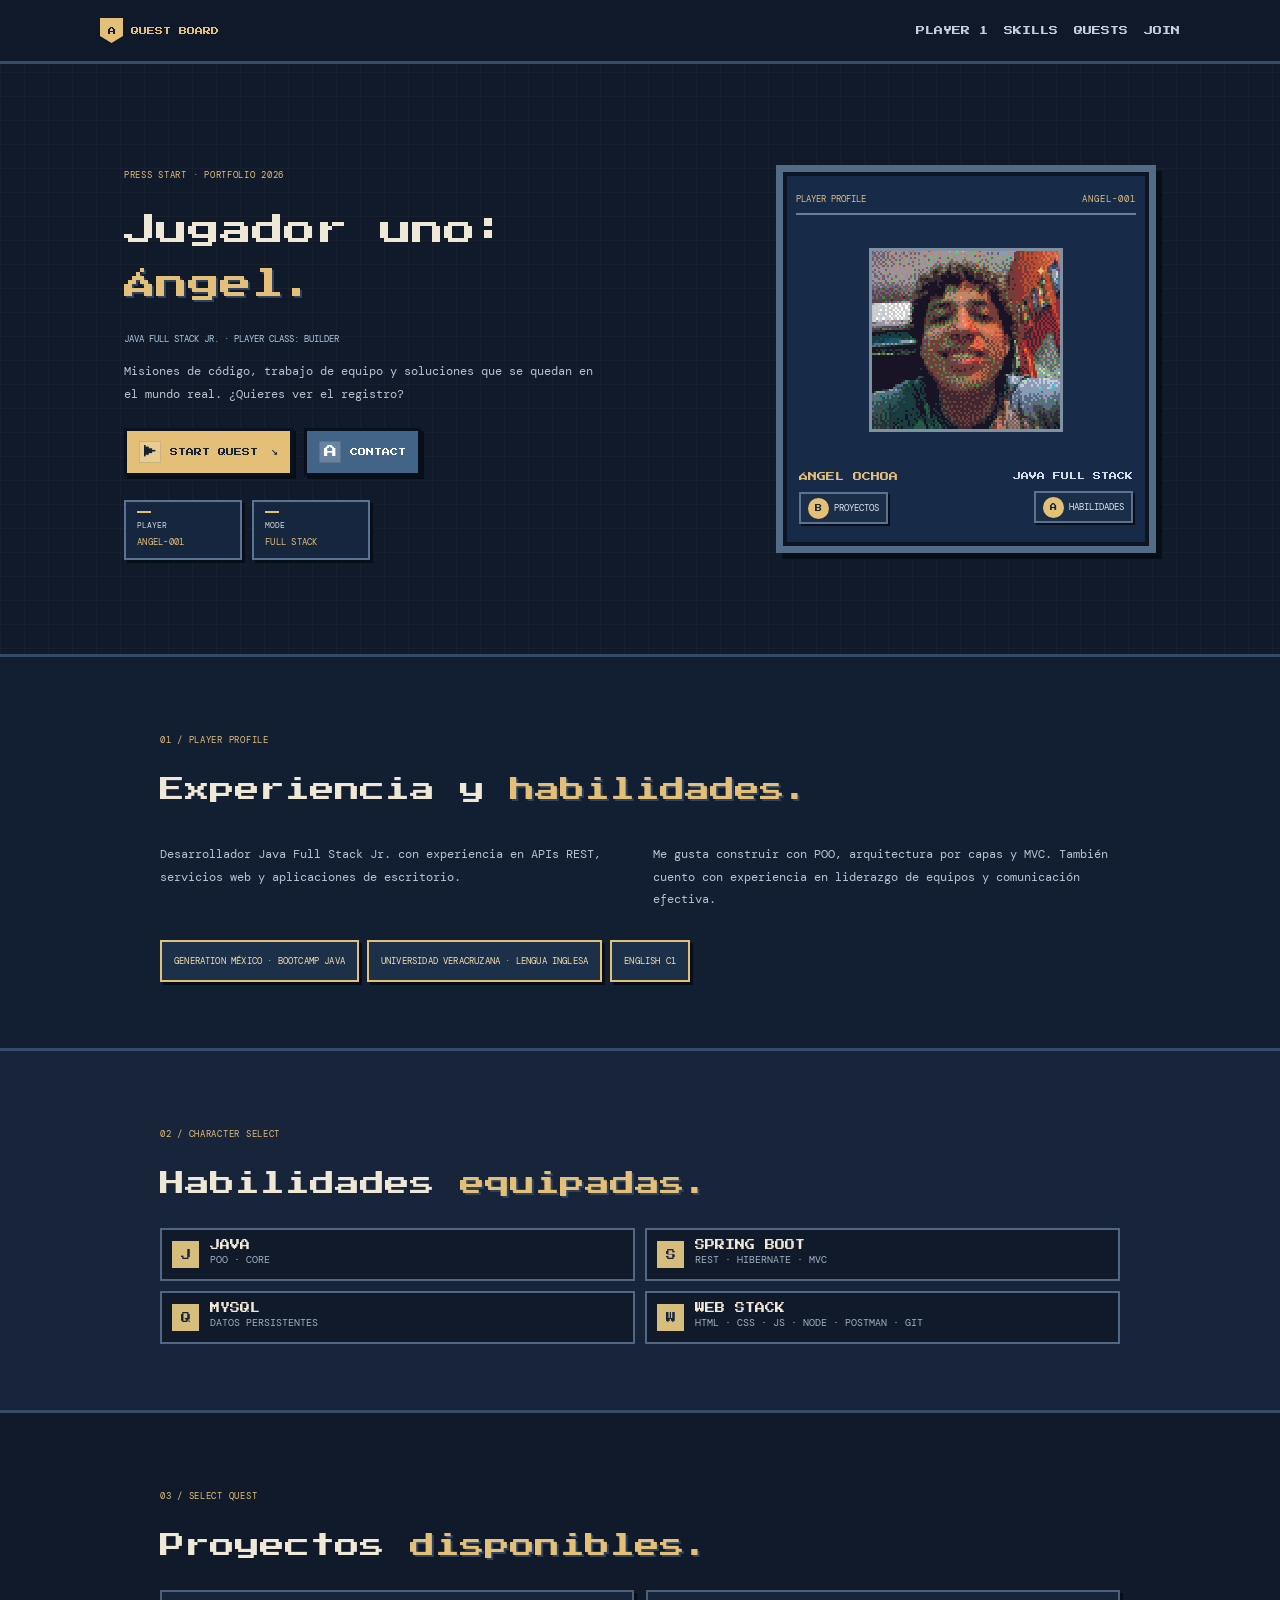
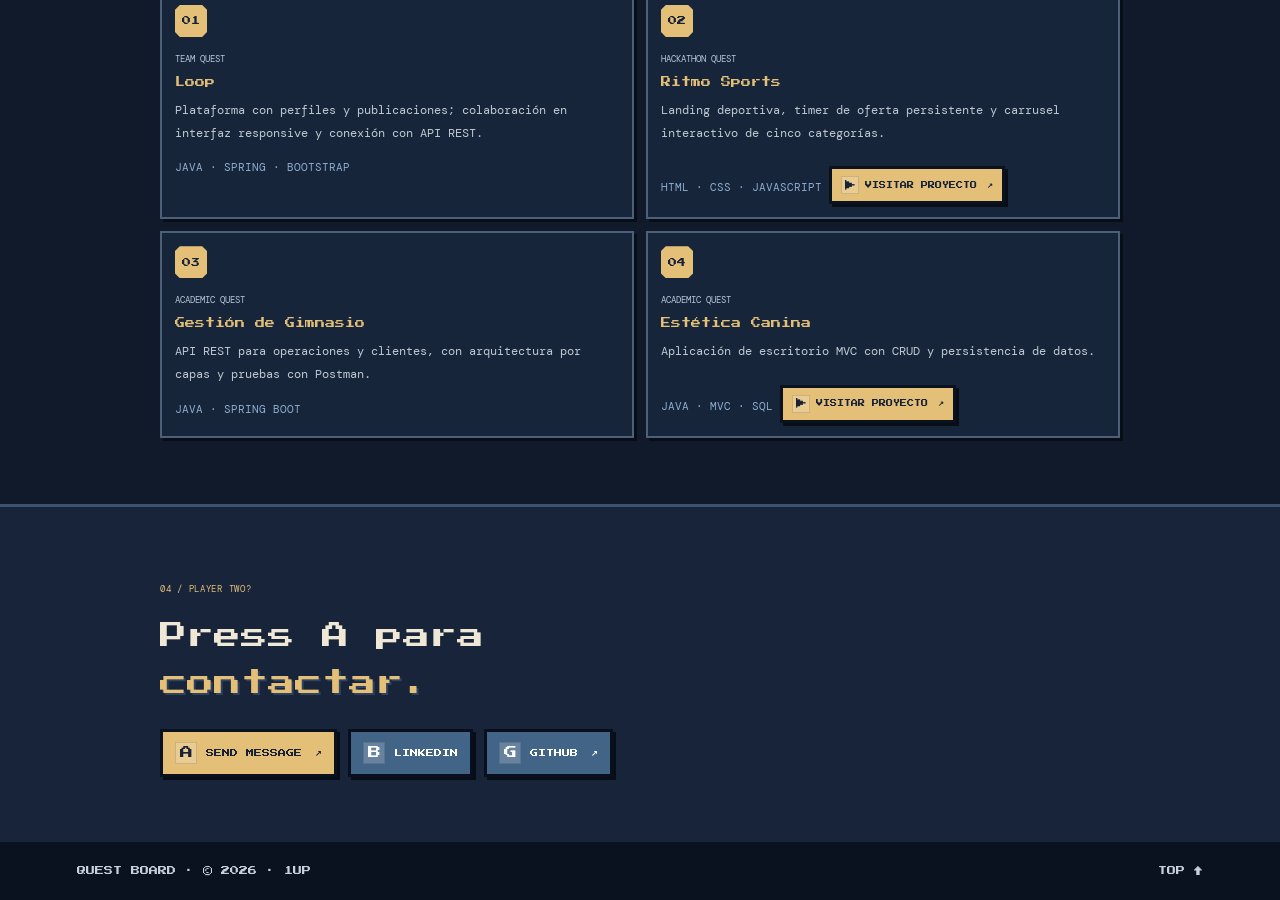
==== commit 854457f7: "Update portfolio project names and links" ====
--- a/index.html
+++ b/index.html
@@ -79,7 +79,7 @@
                 </article>
                 <article>
                     <div class="project-icon">02</div><small>HACKATHON QUEST</small>
-                    <h3>RitmoSports</h3>
+                    <h3>Ritmo Sports</h3>
                     <p>Landing deportiva, timer de oferta persistente y carrusel interactivo de cinco categorías.</p>
                     <b>HTML · CSS · JAVASCRIPT</b>
                     <a class="pixel-button gold-button project-link" href="https://iaj23.github.io/landing/"
@@ -88,14 +88,17 @@
                 </article>
                 <article>
                     <div class="project-icon">03</div><small>ACADEMIC QUEST</small>
-                    <h3>Gestión de gimnasio</h3>
+                    <h3>Gestión de Gimnasio</h3>
                     <p>API REST para operaciones y clientes, con arquitectura por capas y pruebas con Postman.</p>
                     <b>JAVA · SPRING BOOT</b>
                 </article>
                 <article>
                     <div class="project-icon">04</div><small>ACADEMIC QUEST</small>
-                    <h3>Estética para mascotas</h3>
+                    <h3>Estética Canina</h3>
                     <p>Aplicación de escritorio MVC con CRUD y persistencia de datos.</p><b>JAVA · MVC · SQL</b>
+                    <a class="pixel-button gold-button project-link" href="https://iaj23.github.io/EsteticaCanina/"
+                        target="_blank" rel="noopener noreferrer"><span class="button-icon">▶</span> VISITAR
+                        PROYECTO <b>↗</b></a>
                 </article>
             </div>
         </section>
